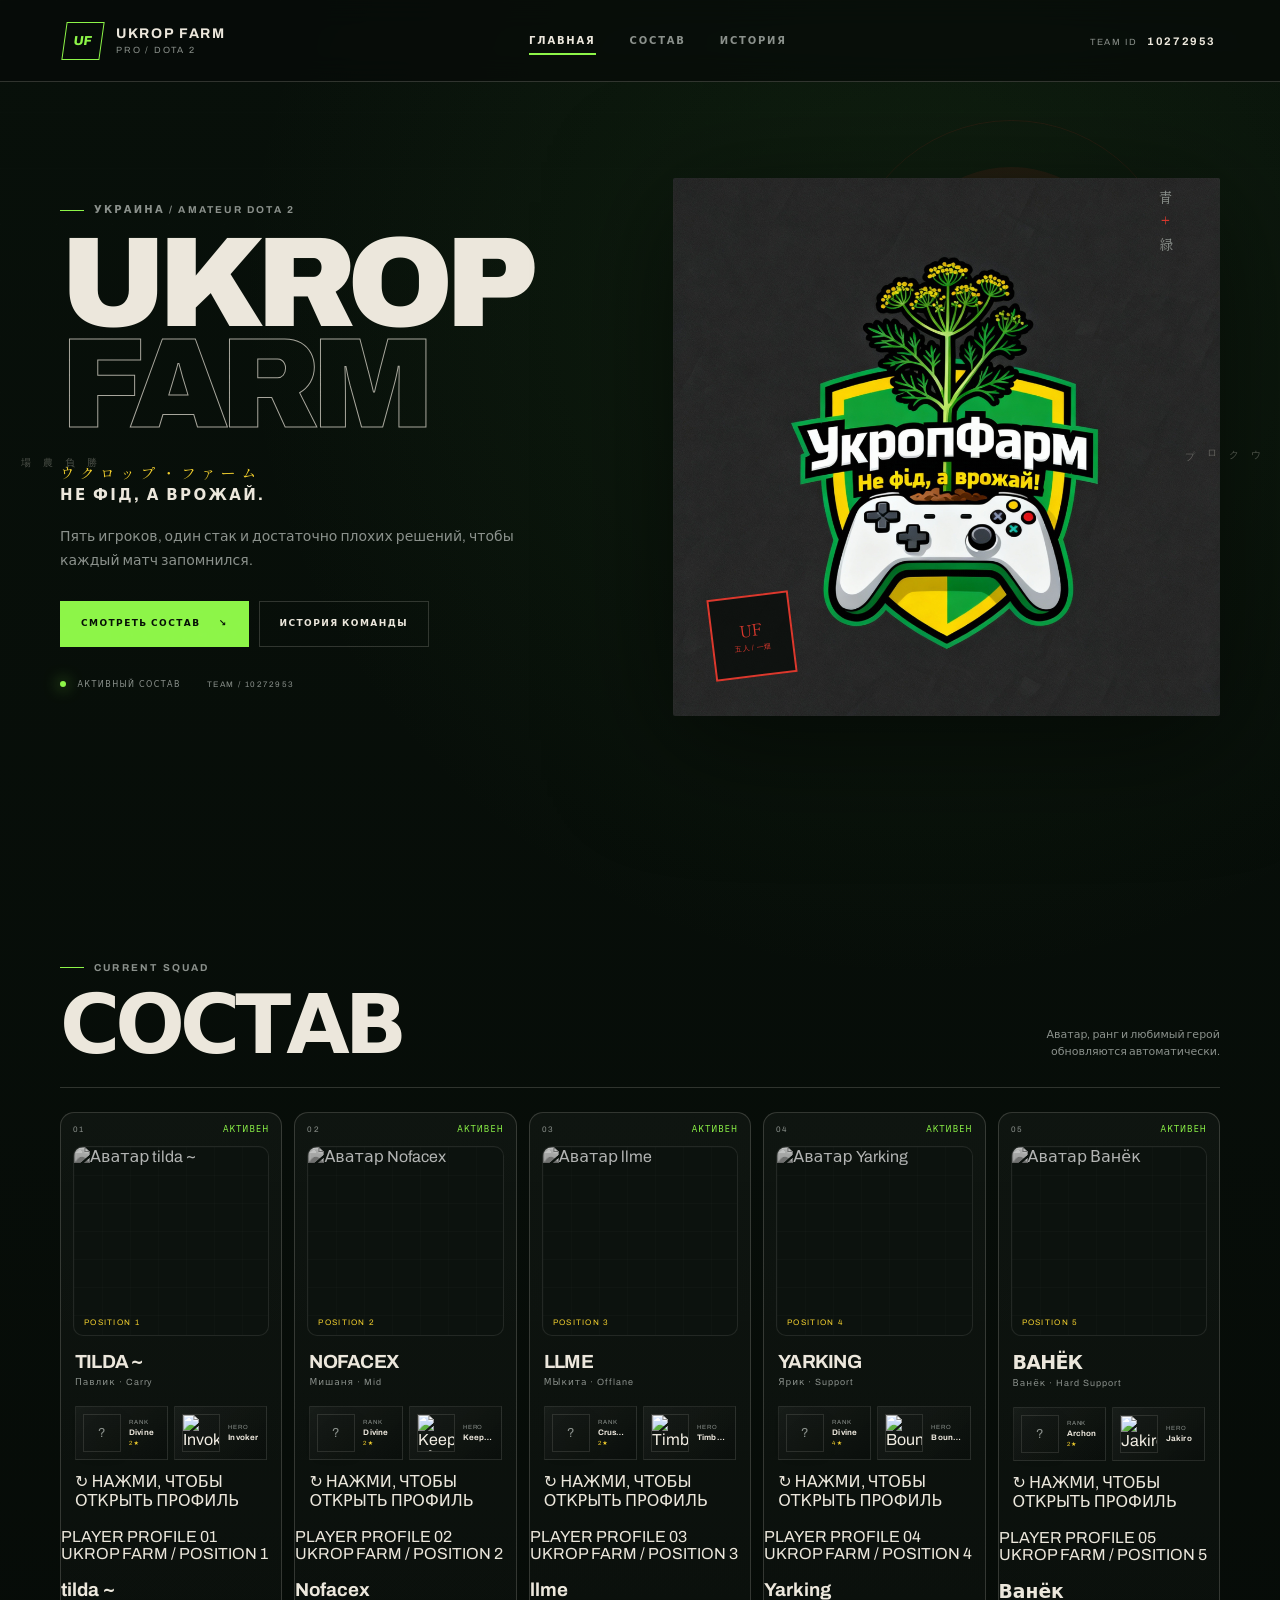
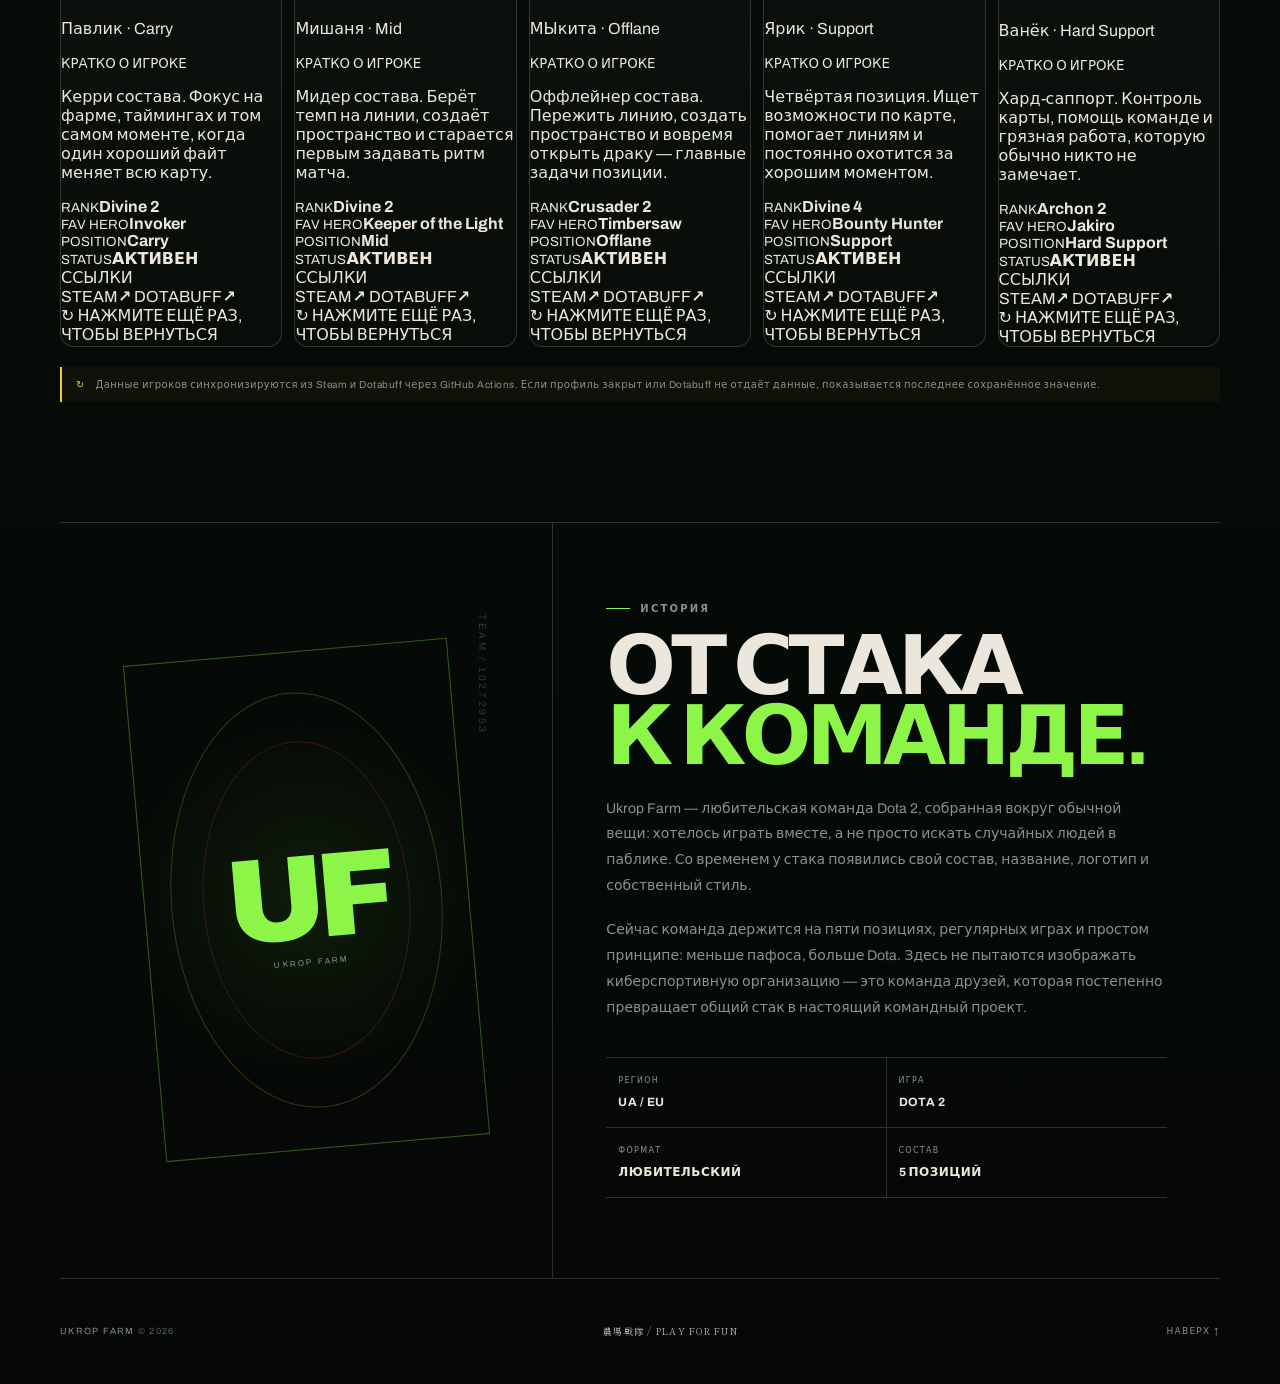
==== index.html @ 49f4829e "add interactive flip player profiles" ====
<!doctype html>
<html lang="ru">
<head>
  <meta charset="utf-8">
  <meta name="viewport" content="width=device-width, initial-scale=1">
  <meta name="theme-color" content="#07100a">
  <meta name="description" content="Ukrop Farm — любительская команда Dota 2.">
  <title>UKROP FARM — Dota 2</title>
  <link rel="stylesheet" href="style.css">
</head>
<body>
  <div class="grain" aria-hidden="true"></div>
  <div class="sun-disc" aria-hidden="true"></div>
  <div class="kanji-rail kanji-left" aria-hidden="true">勝<br>負<br>農<br>場</div>
  <div class="kanji-rail kanji-right" aria-hidden="true">ウ<br>ク<br>ロ<br>プ</div>

  <header class="site-header">
    <a class="brand" href="#top" aria-label="Ukrop Farm home">
      <span class="brand-mark">UF</span>
      <span><strong>UKROP FARM</strong><em>PRO / DOTA 2</em></span>
    </a>
    <nav class="nav" aria-label="Основная навигация">
      <a class="nav-link active" href="#top" data-section="top">ГЛАВНАЯ</a>
      <a class="nav-link" href="#roster" data-section="roster">СОСТАВ</a>
      <a class="nav-link" href="#about" data-section="about">ИСТОРИЯ</a>
    </nav>
    <div class="team-id">TEAM ID <b>10272953</b></div>
  </header>

  <main id="top">
    <section class="hero section-shell" data-observe="top">
      <div class="hero-copy">
        <p class="eyebrow"><span></span> УКРАИНА / AMATEUR DOTA 2</p>
        <h1>UKROP<br><span>FARM</span></h1>
        <p class="jp-line">ウクロップ・ファーム</p>
        <p class="tagline">НЕ ФІД, А ВРОЖАЙ.</p>
        <p class="lead">Пять игроков, один стак и достаточно плохих решений, чтобы каждый матч запомнился.</p>
        <div class="hero-actions">
          <a class="button button-primary" href="#roster">СМОТРЕТЬ СОСТАВ <span>↘</span></a>
          <a class="button button-ghost" href="#about">ИСТОРИЯ КОМАНДЫ</a>
        </div>
        <div class="hero-meta">
          <span><i class="dot"></i> АКТИВНЫЙ СОСТАВ</span>
          <span>TEAM / 10272953</span>
        </div>
      </div>

      <div class="hero-emblem">
        <div class="emblem-frame"></div>
        <div class="emblem-caption">青 <span>+</span> 緑</div>
        <img src="assets/ukrop-farm-logo.jpg" alt="Логотип Ukrop Farm">
        <div class="stamp">UF<br><small>五人 / 一畑</small></div>
      </div>
    </section>

    <section id="roster" class="roster section-shell" data-observe="roster">
      <div class="section-heading">
        <div>
          <p class="eyebrow"><span></span> CURRENT SQUAD</p>
          <h2>СОСТАВ</h2>
        </div>
        <p class="section-note">Аватар, ранг и любимый герой<br>обновляются автоматически.</p>
      </div>
      <div id="roster-grid" class="roster-grid" aria-live="polite">
        <div class="roster-loading">ЗАГРУЗКА ПРОФИЛЕЙ…</div>
      </div>
      <div class="roster-editor-note">
        <span>↻</span>
        Данные игроков синхронизируются из Steam и Dotabuff через GitHub Actions.
        Если профиль закрыт или Dotabuff не отдаёт данные, показывается последнее сохранённое значение.
      </div>
    </section>

    <section id="about" class="about section-shell" data-observe="about">
      <div class="about-art" aria-hidden="true">
        <div class="team-seal"><span>UF</span><small>UKROP FARM</small></div>
        <div class="vertical-word">TEAM / 10272953</div>
      </div>
      <div class="about-copy">
        <p class="eyebrow"><span></span> ИСТОРИЯ</p>
        <h2>ОТ СТАКА<br><span>К КОМАНДЕ.</span></h2>
        <p>
          Ukrop Farm — любительская команда Dota 2, собранная вокруг обычной вещи:
          хотелось играть вместе, а не просто искать случайных людей в паблике.
          Со временем у стака появились свой состав, название, логотип и собственный стиль.
        </p>
        <p>
          Сейчас команда держится на пяти позициях, регулярных играх и простом принципе:
          меньше пафоса, больше Dota. Здесь не пытаются изображать киберспортивную организацию —
          это команда друзей, которая постепенно превращает общий стак в настоящий командный проект.
        </p>
        <div class="facts">
          <div><small>РЕГИОН</small><strong>UA / EU</strong></div>
          <div><small>ИГРА</small><strong>DOTA 2</strong></div>
          <div><small>ФОРМАТ</small><strong>ЛЮБИТЕЛЬСКИЙ</strong></div>
          <div><small>СОСТАВ</small><strong>5 ПОЗИЦИЙ</strong></div>
        </div>
      </div>
    </section>
  </main>

  <footer class="site-footer section-shell">
    <div>UKROP FARM <span>© 2026</span></div>
    <div class="footer-jp">農場戦隊 / PLAY FOR FUN</div>
    <a href="#top">НАВЕРХ ↑</a>
  </footer>

  <script src="roster.js"></script>
  <script>
    const grid = document.getElementById('roster-grid');
    const roleNames = ['ПОЗИЦИЯ 1', 'ПОЗИЦИЯ 2', 'ПОЗИЦИЯ 3', 'ПОЗИЦИЯ 4', 'ПОЗИЦИЯ 5'];

    const escapeHtml = value => String(value ?? '').replace(/[&<>"']/g, ch => ({
      '&':'&amp;','<':'&lt;','>':'&gt;','"':'&quot;',"'":'&#039;'
    }[ch]));

    const HERO_SLUGS = {
      'Invoker': 'invoker',
      'Keeper of the Light': 'keeper_of_the_light',
      'Timbersaw': 'shredder',
      'Bounty Hunter': 'bounty_hunter',
      'Jakiro': 'jakiro'
    };

    const RANK_TIERS = {
      Herald: 1,
      Guardian: 2,
      Crusader: 3,
      Archon: 4,
      Legend: 5,
      Ancient: 6,
      Divine: 7,
      Immortal: 8
    };

    const PLAYER_BIOS = {
      'tilda ~': 'Керри состава. Фокус на фарме, таймингах и том самом моменте, когда один хороший файт меняет всю карту.',
      'Nofacex': 'Мидер состава. Берёт темп на линии, создаёт пространство и старается первым задавать ритм матча.',
      'llme': 'Оффлейнер состава. Пережить линию, создать пространство и вовремя открыть драку — главные задачи позиции.',
      'Yarking': 'Четвёртая позиция. Ищет возможности по карте, помогает линиям и постоянно охотится за хорошим моментом.',
      'Ванёк': 'Хард-саппорт. Контроль карты, помощь команде и грязная работа, которую обычно никто не замечает.'
    };

    function rankMeta(rank) {
      const value = String(rank || '').trim();
      const tierName = Object.keys(RANK_TIERS).find(name => value.toLowerCase().startsWith(name.toLowerCase()));
      return {
        name: tierName || value || 'Нет данных',
        tier: tierName ? RANK_TIERS[tierName] : null,
        stars: (value.match(/\d+/) || [])[0] || ''
      };
    }

    function heroSlug(hero) {
      const value = String(hero || '').trim();
      if (HERO_SLUGS[value]) return HERO_SLUGS[value];
      return value
        .toLowerCase()
        .replace(/['’]/g, '')
        .replace(/[^a-z0-9]+/g, '_')
        .replace(/^_|_$/g, '');
    }

    function cardTemplate(player, index) {
      const ready = player.steam && !player.steam.includes('CHANGE_ME');
      const photo = player.avatar || player.photo || 'assets/player-placeholder.svg';
      const rank = rankMeta(player.rank);
      const hero = player.favoriteHero || '';
      const bio = PLAYER_BIOS[player.nick] || 'Игрок основного состава Ukrop Farm.';
      const heroImage = hero
        ? 'https://cdn.cloudflare.steamstatic.com/apps/dota2/images/dota_react/heroes/icons/' + heroSlug(hero) + '.png'
        : '';
      const medal = rank.tier
        ? '<img class="rank-medal" src="https://www.opendota.com/assets/images/dota2/rank_icons/rank_icon_' + rank.tier + '.png" alt="" loading="lazy" onerror="this.replaceWith(Object.assign(document.createElement(\'span\'), { className: \'rank-medal-fallback\', textContent: \'?\' }))">'
        : '<span class="rank-medal-fallback">?</span>';

      const steamButton = ready
        ? '<a class="profile-button" href="' + escapeHtml(player.steam) + '" target="_blank" rel="noopener noreferrer"><span>STEAM</span><b>↗</b></a>'
        : '';
      const dotabuffButton = player.dotabuff
        ? '<a class="profile-button" href="' + escapeHtml(player.dotabuff) + '" target="_blank" rel="noopener noreferrer"><span>DOTABUFF</span><b>↗</b></a>'
        : '';

      return `
        <article class="player-card" tabindex="0" role="button" aria-label="Открыть профиль ${escapeHtml(player.nick || '')}" aria-pressed="false">
          <div class="player-card-inner">
            <div class="player-card-face player-card-front">
              <div class="player-topline"><span>0${index + 1}</span><span>${player.active === false ? 'ЗАПАС' : 'АКТИВЕН'}</span></div>
              <div class="player-photo-wrap">
                <div class="player-grid"></div>
                <img class="player-photo" src="${escapeHtml(photo)}" alt="Аватар ${escapeHtml(player.nick)}" loading="lazy">
                <div class="player-role">${escapeHtml(player.role || roleNames[index] || 'ИГРОК')}</div>
              </div>
              <div class="player-info">
                <h3>${escapeHtml(player.nick || 'PLAYER ' + String(index + 1).padStart(2, '0'))}</h3>
                <p>${escapeHtml(player.name || 'Игрок')} · ${escapeHtml(player.roleRu || '')}</p>
                <div class="player-meta-row">
                  <div class="rank-hero-block">
                    <div class="rank-visual" title="${escapeHtml(player.rank || 'Нет данных')}">
                      ${medal}
                      <div class="rank-copy">
                        <small>RANK</small>
                        <strong>${escapeHtml(rank.name)}</strong>
                        ${rank.stars ? '<span class="rank-stars">' + escapeHtml(rank.stars) + ' ★</span>' : ''}
                      </div>
                    </div>
                    <div class="hero-visual" title="${escapeHtml(hero || 'Нет данных')}">
                      ${heroImage
                        ? '<img class="hero-icon" src="' + escapeHtml(heroImage) + '" alt="' + escapeHtml(hero) + '" loading="lazy">'
                        : '<span class="hero-icon-fallback">?</span>'}
                      <div class="hero-copy">
                        <small>HERO</small>
                        <strong>${escapeHtml(hero || 'Нет данных')}</strong>
                      </div>
                    </div>
                  </div>
                </div>
                <div class="flip-hint"><span>↻</span> НАЖМИ, ЧТОБЫ ОТКРЫТЬ ПРОФИЛЬ</div>
              </div>
            </div>

            <div class="player-card-face player-card-back">
              <div class="back-topline">
                <span>PLAYER PROFILE</span>
                <span>0${index + 1}</span>
              </div>
              <div class="back-heading">
                <span class="back-kicker">UKROP FARM / ${escapeHtml(player.role || '')}</span>
                <h3>${escapeHtml(player.nick || 'PLAYER ' + String(index + 1).padStart(2, '0'))}</h3>
                <p>${escapeHtml(player.name || 'Игрок')} · ${escapeHtml(player.roleRu || '')}</p>
              </div>
              <div class="bio-block">
                <small>КРАТКО О ИГРОКЕ</small>
                <p>${escapeHtml(bio)}</p>
              </div>
              <div class="back-facts">
                <div><small>RANK</small><strong>${escapeHtml(player.rank || '—')}</strong></div>
                <div><small>FAV HERO</small><strong>${escapeHtml(hero || '—')}</strong></div>
                <div><small>POSITION</small><strong>${escapeHtml(player.roleRu || player.role || '—')}</strong></div>
                <div><small>STATUS</small><strong>${player.active === false ? 'ЗАПАС' : 'АКТИВЕН'}</strong></div>
              </div>
              <div class="social-title">ССЫЛКИ</div>
              <div class="profile-buttons">
                ${steamButton}
                ${dotabuffButton}
              </div>
              <div class="flip-back-hint">↻ НАЖМИТЕ ЕЩЁ РАЗ, ЧТОБЫ ВЕРНУТЬСЯ</div>
            </div>
          </div>
        </article>`;
    }
    async function loadRoster() {
      try {
        const response = await fetch('players.json?v=' + Date.now(), { cache: 'no-store' });
        if (!response.ok) throw new Error('players.json: ' + response.status);
        const data = await response.json();
        const players = data.players || [];
        grid.innerHTML = players.map(cardTemplate).join('');
      } catch (error) {
        console.error(error);
        grid.innerHTML = roster.map(cardTemplate).join('');
      }
    }

    loadRoster();

    grid.addEventListener('click', event => {
      if (event.target.closest('a, button')) return;
      const card = event.target.closest('.player-card');
      if (!card) return;
      const wasOpen = card.classList.contains('is-open');
      document.querySelectorAll('.player-card.is-open').forEach(openCard => {
        openCard.classList.remove('is-open');
        openCard.setAttribute('aria-pressed', 'false');
      });
      if (!wasOpen) {
        card.classList.add('is-open');
        card.setAttribute('aria-pressed', 'true');
      }
    });

    grid.addEventListener('keydown', event => {
      const card = event.target.closest('.player-card');
      if (!card || (event.key !== 'Enter' && event.key !== ' ')) return;
      event.preventDefault();
      card.click();
    });

    const links = [...document.querySelectorAll('.nav-link')];
    const sections = [...document.querySelectorAll('[data-observe]')];

    function setActive(id) {
      links.forEach(link => link.classList.toggle('active', link.dataset.section === id));
    }

    const observer = new IntersectionObserver(entries => {
      const visible = entries.filter(entry => entry.isIntersecting).sort((a,b) => b.intersectionRatio - a.intersectionRatio)[0];
      if (visible) setActive(visible.target.dataset.observe);
    }, { rootMargin: '-30% 0px -55% 0px', threshold: [0.1, 0.25, 0.5] });

    sections.forEach(section => observer.observe(section));
    window.addEventListener('hashchange', () => {
      const id = location.hash.replace('#','') || 'top';
      setActive(id);
    });
  </script>
</body>
</html>
---- style.css ----
@import url('https://fonts.googleapis.com/css2?family=Archivo:wght@400;500;600;700;800;900&family=Shippori+Mincho:wght@500;600;700&display=swap');

:root {
  --bg: #070b08;
  --panel: #0c120e;
  --paper: #ece7dc;
  --muted: #8b918c;
  --line: rgba(236,231,220,.18);
  --green: #8df548;
  --green-2: #36a83b;
  --yellow: #f2cf2e;
  --red: #db382d;
  --ink: #101410;
}

* { box-sizing: border-box; }
html { scroll-behavior: smooth; }
body {
  margin: 0;
  background:
    radial-gradient(circle at 72% 10%, rgba(68, 137, 54, .14), transparent 24%),
    linear-gradient(180deg, #08100a 0%, #050806 100%);
  color: var(--paper);
  font-family: 'Archivo', system-ui, sans-serif;
  overflow-x: hidden;
}

a { color: inherit; text-decoration: none; }

body::before {
  content: '';
  position: fixed;
  inset: 0;
  pointer-events: none;
  opacity: .42;
  background-image:
    linear-gradient(rgba(255,255,255,.025) 1px, transparent 1px),
    linear-gradient(90deg, rgba(255,255,255,.018) 1px, transparent 1px);
  background-size: 56px 56px;
  mask-image: linear-gradient(to bottom, black, transparent 80%);
  z-index: -2;
}

.grain {
  position: fixed;
  inset: 0;
  pointer-events: none;
  opacity: .08;
  z-index: 20;
  background-image: url("data:image/svg+xml,%3Csvg viewBox='0 0 180 180' xmlns='http://www.w3.org/2000/svg'%3E%3Cfilter id='n'%3E%3CfeTurbulence type='fractalNoise' baseFrequency='.9' numOctaves='4' stitchTiles='stitch'/%3E%3C/filter%3E%3Crect width='100%25' height='100%25' filter='url(%23n)' opacity='.28'/%3E%3C/svg%3E");
  mix-blend-mode: soft-light;
}

.sun-disc {
  position: absolute;
  top: 120px;
  right: 8vw;
  width: min(26vw, 360px);
  aspect-ratio: 1;
  border: 1px solid rgba(219,56,45,.65);
  border-radius: 50%;
  opacity: .16;
}
.sun-disc::after {
  content: '';
  position: absolute;
  inset: 14%;
  border-radius: inherit;
  background: var(--red);
  opacity: .65;
}

.kanji-rail {
  position: fixed;
  top: 50%;
  transform: translateY(-50%);
  writing-mode: vertical-rl;
  letter-spacing: .28em;
  font-size: 10px;
  line-height: 2.2;
  color: rgba(236,231,220,.30);
  z-index: 3;
}
.kanji-left { left: 14px; }
.kanji-right { right: 14px; }

.site-header {
  height: 82px;
  padding: 0 5vw;
  display: flex;
  align-items: center;
  justify-content: space-between;
  border-bottom: 1px solid var(--line);
  position: sticky;
  top: 0;
  z-index: 15;
  backdrop-filter: blur(14px);
  background: rgba(7,11,8,.76);
}
.brand { display: flex; align-items: center; gap: 14px; }
.brand-mark {
  width: 38px; height: 38px;
  display: grid; place-items: center;
  border: 1px solid var(--green);
  color: var(--green);
  font-size: 13px; font-weight: 800;
  transform: skew(-8deg);
}
.brand strong { display: block; font-size: 14px; letter-spacing: .12em; }
.brand em { display: block; margin-top: 4px; font-style: normal; font-size: 9px; color: var(--muted); letter-spacing: .2em; }
.nav { display: flex; gap: 34px; font-size: 10px; font-weight: 700; letter-spacing: .18em; color: var(--muted); }
.nav a { position: relative; padding: 8px 0; }
.nav a:hover, .nav a.active { color: var(--paper); }
.nav a.active::after { content: ''; position: absolute; left: 0; right: 0; bottom: -1px; height: 2px; background: var(--green); }
.team-id { font-size: 9px; letter-spacing: .18em; color: var(--muted); }
.team-id b { color: var(--paper); font-size: 11px; margin-left: 6px; }

.section-shell { width: min(1160px, calc(100% - 80px)); margin: 0 auto; }
.hero { min-height: 760px; display: grid; grid-template-columns: 1.04fr .96fr; gap: 20px; align-items: center; padding: 70px 0 100px; }
.eyebrow { color: var(--muted); letter-spacing: .22em; font-size: 10px; font-weight: 700; display: flex; align-items: center; gap: 10px; margin: 0 0 18px; }
.eyebrow span { width: 24px; height: 1px; background: var(--green); display: inline-block; }
h1 { font-size: clamp(70px, 10vw, 132px); line-height: .79; letter-spacing: -.07em; margin: 0; font-weight: 900; }
h1 span { color: transparent; -webkit-text-stroke: 1px rgba(236,231,220,.7); }
.jp-line { font-family: 'Shippori Mincho', serif; font-size: 15px; letter-spacing: .34em; color: var(--yellow); margin: 30px 0 8px; }
.tagline { margin: 0; font-size: 15px; letter-spacing: .16em; font-weight: 800; }
.lead { width: min(470px, 100%); color: var(--muted); line-height: 1.7; font-size: 14px; margin: 22px 0 28px; }
.hero-actions { display: flex; gap: 10px; flex-wrap: wrap; }
.button { min-height: 46px; padding: 0 20px; display: inline-flex; align-items: center; justify-content: center; gap: 18px; border: 1px solid var(--line); font-size: 9px; font-weight: 800; letter-spacing: .16em; transition: .25s ease; }
.button-primary { color: #061006; background: var(--green); border-color: var(--green); }
.button-primary:hover { transform: translateY(-2px); box-shadow: 0 10px 30px rgba(141,245,72,.16); }
.button-ghost:hover { border-color: var(--green); color: var(--green); }
.hero-meta { display: flex; gap: 26px; margin-top: 34px; color: var(--muted); font-size: 8px; letter-spacing: .18em; }
.dot { width: 6px; height: 6px; background: var(--green); border-radius: 50%; display: inline-block; margin-right: 8px; box-shadow: 0 0 16px var(--green); }

.hero-emblem { position: relative; min-height: 560px; display: grid; place-items: center; isolation: isolate; }
.hero-emblem img {
  width: min(560px, 100%);
  max-height: 590px;
  object-fit: contain;
  display: block;
  mix-blend-mode: normal;
  filter: drop-shadow(0 24px 60px rgba(0,0,0,.55));
  border-radius: 2px;
}
.emblem-frame { position: absolute; inset: 8% 9%; border: 1px solid rgba(236,231,220,.12); transform: rotate(-2deg); }
.emblem-frame::before, .emblem-frame::after { content: ''; position: absolute; width: 36px; height: 36px; border-color: var(--yellow); }
.emblem-frame::before { top: -1px; left: -1px; border-top: 2px solid; border-left: 2px solid; }
.emblem-frame::after { bottom: -1px; right: -1px; border-bottom: 2px solid; border-right: 2px solid; }
.emblem-caption { position: absolute; top: 4%; right: 8%; font-family: 'Shippori Mincho',serif; color: var(--muted); font-size: 14px; letter-spacing: .32em; writing-mode: vertical-rl; z-index: 2; }
.emblem-caption span { color: var(--red); }
.stamp { position: absolute; bottom: 9%; left: 7%; width: 82px; aspect-ratio: 1; display: grid; place-items: center; align-content: center; line-height: 1; color: var(--red); border: 2px solid var(--red); font-family: 'Shippori Mincho',serif; transform: rotate(-7deg); background: rgba(7,11,8,.75); }
.stamp small { font-family: 'Archivo',sans-serif; font-size: 7px; letter-spacing: .1em; margin-top: 7px; }

.roster { padding: 120px 0; }
.section-heading { display: flex; justify-content: space-between; align-items: end; gap: 30px; padding-bottom: 26px; border-bottom: 1px solid var(--line); }
h2 { margin: 0; font-size: clamp(42px, 7vw, 82px); letter-spacing: -.06em; line-height: .85; }
.section-note { color: var(--muted); font-size: 11px; line-height: 1.6; text-align: right; margin: 0; }
.roster-grid { display: grid; grid-template-columns: repeat(5, 1fr); gap: 12px; margin-top: 24px; }
.player-card { border-radius: 14px; background: linear-gradient(180deg, rgba(255,255,255,.035), rgba(255,255,255,.012)); border: 1px solid var(--line); min-height: 420px; position: relative; transition: .25s ease; overflow: hidden; }
.player-card:hover { transform: translateY(-5px); border-color: rgba(141,245,72,.48); }
.player-topline { display: flex; justify-content: space-between; padding: 12px 12px 0; color: var(--muted); font-size: 8px; letter-spacing: .14em; }
.player-topline span:last-child { color: var(--green); }
.player-photo-wrap { margin: 12px; height: 190px; border-radius: 10px; overflow: hidden; position: relative; border: 1px solid rgba(236,231,220,.1); background: #0c120e; }
.player-grid { position: absolute; inset: 0; background-image: linear-gradient(rgba(255,255,255,.05) 1px, transparent 1px), linear-gradient(90deg, rgba(255,255,255,.04) 1px, transparent 1px); background-size: 28px 28px; opacity: .4; }
.player-photo { width: 100%; height: 100%; object-fit: cover; opacity: .74; filter: grayscale(1) contrast(1.06); }
.player-role { position: absolute; left: 10px; bottom: 8px; font-size: 8px; letter-spacing: .16em; color: var(--yellow); }
.player-info { padding: 3px 14px 18px; }
.player-info h3 { margin: 0; font-size: 19px; letter-spacing: -.04em; text-transform: uppercase; }
.player-info p { color: var(--muted); font-size: 9px; letter-spacing: .11em; margin: 5px 0 18px; min-height: 13px; }
.steam-link { display: inline-flex; align-items: center; justify-content: center; height: 32px; width: 100%; border: 1px solid var(--line); font-size: 8px; letter-spacing: .13em; color: var(--paper); }
.steam-link:hover { color: var(--green); border-color: var(--green); }
.steam-link.disabled { color: #606761; cursor: not-allowed; }
.roster-editor-note { margin-top: 20px; padding: 12px 14px; border-left: 2px solid var(--yellow); background: rgba(242,207,46,.035); color: var(--muted); font-size: 10px; letter-spacing: .05em; }
.roster-editor-note span { color: var(--yellow); margin-right: 8px; }
code { color: var(--paper); }

.about { display: grid; grid-template-columns: .85fr 1.15fr; min-height: 520px; border-top: 1px solid var(--line); border-bottom: 1px solid var(--line); }
.about-art { min-height: 520px; position: relative; border-right: 1px solid var(--line); overflow: hidden; }
.torii { position: absolute; inset: 16% 18%; border-left: 2px solid var(--red); border-right: 2px solid var(--red); }
.torii::before { content: ''; position: absolute; top: 0; left: -12%; right: -12%; height: 13px; border-top: 4px solid var(--red); border-bottom: 2px solid var(--red); }
.torii::after { content: ''; position: absolute; top: 30%; left: 17%; right: 17%; height: 8px; background: var(--yellow); box-shadow: 0 0 0 2px rgba(0,0,0,.35); }
.torii span { position: absolute; top: 30%; left: 48%; width: 2px; bottom: -16%; background: var(--red); }
.torii i { position: absolute; bottom: -16%; left: 26%; width: 2px; height: 86%; background: var(--red); }
.torii b { position: absolute; bottom: -16%; right: 26%; width: 2px; height: 86%; background: var(--red); }
.vertical-word { position: absolute; right: 13%; top: 12%; color: rgba(236,231,220,.20); writing-mode: vertical-rl; letter-spacing: .26em; font-size: 10px; }
.about-copy { padding: 80px 8%; }
.about-copy h2 span { color: var(--green); }
.about-copy > p:not(.eyebrow) { color: var(--muted); max-width: 640px; line-height: 1.85; margin: 24px 0 36px; font-size: 14px; }
.facts { display: grid; grid-template-columns: repeat(2,1fr); border-top: 1px solid var(--line); }
.facts div { padding: 18px 12px; border-bottom: 1px solid var(--line); }
.facts div:nth-child(odd) { border-right: 1px solid var(--line); }
.facts small { display: block; color: var(--muted); font-size: 8px; letter-spacing: .16em; margin-bottom: 7px; }
.facts strong { font-size: 12px; letter-spacing: .04em; }

.site-footer { min-height: 105px; display: flex; justify-content: space-between; align-items: center; color: var(--muted); font-size: 9px; letter-spacing: .14em; }
.site-footer span { color: #5c645e; }
.footer-jp { font-family: 'Shippori Mincho', serif; color: var(--paper); opacity: .8; }
.site-footer a:hover { color: var(--green); }

@media (max-width: 1050px) {
  .roster-grid { grid-template-columns: repeat(3, 1fr); }
  .hero { grid-template-columns: 1fr .9fr; }
}
@media (max-width: 760px) {
  .section-shell { width: min(100% - 36px, 620px); }
  .site-header { padding: 0 18px; height: 72px; }
  .nav { gap: 16px; }
  .team-id { display: none; }
  .kanji-rail { display: none; }
  .hero { display: block; padding: 65px 0 75px; min-height: auto; }
  .hero-emblem { margin-top: 45px; min-height: auto; }
  .hero-emblem img { width: 92%; }
  .emblem-frame { inset: 5% 4%; }
  .roster { padding: 80px 0; }
  .section-heading { align-items: flex-start; flex-direction: column; }
  .section-note { text-align: left; }
  .roster-grid { grid-template-columns: repeat(2, 1fr); }
  .about { display: block; }
  .about-art { min-height: 320px; border-right: 0; border-bottom: 1px solid var(--line); }
  .about-copy { padding: 58px 0; }
  .site-footer { min-height: 140px; flex-wrap: wrap; gap: 16px; padding: 24px 0; }
}
@media (max-width: 460px) {
  h1 { font-size: 62px; }
  .roster-grid { grid-template-columns: 1fr; }
  .player-card { min-height: 390px; }
  .facts { grid-template-columns: 1fr; }
  .facts div:nth-child(odd) { border-right: 0; }
}

/* v2: live roster cards + team history */
.roster-loading { grid-column: 1 / -1; padding: 40px; border: 1px dashed var(--line); color: var(--muted); font-size: 10px; letter-spacing: .18em; text-align: center; }
.player-stats { display: grid; grid-template-columns: 1fr 1fr; gap: 6px; margin: -2px 0 12px; }
.player-stats div { min-width: 0; padding: 9px 8px; border: 1px solid rgba(236,231,220,.10); background: rgba(0,0,0,.16); }
.player-stats small { display: block; color: var(--muted); font-size: 7px; letter-spacing: .12em; margin-bottom: 5px; }
.player-stats strong { display: block; overflow: hidden; text-overflow: ellipsis; white-space: nowrap; color: var(--paper); font-size: 10px; letter-spacing: .02em; }
.team-seal { position: absolute; inset: 17% 17%; display: grid; place-items: center; align-content: center; border: 1px solid rgba(141,245,72,.35); transform: rotate(-5deg); background: radial-gradient(circle, rgba(141,245,72,.08), transparent 65%); }
.team-seal::before, .team-seal::after { content: ''; position: absolute; inset: 8%; border: 1px solid rgba(242,207,46,.22); border-radius: 50%; }
.team-seal::after { inset: 18%; border-color: rgba(219,56,45,.24); }
.team-seal span { color: var(--green); font-size: clamp(70px, 10vw, 120px); font-weight: 900; letter-spacing: -.08em; z-index: 1; }
.team-seal small { color: var(--muted); font-size: 8px; letter-spacing: .28em; z-index: 1; margin-top: -5px; }
.about-copy > p:not(.eyebrow) + p:not(.eyebrow) { margin-top: -18px; }
@media (max-width: 1050px) { .player-stats { grid-template-columns: 1fr; } }


/* v3: Dota 2 medal + hero visual metadata */
.player-meta-row { margin: -2px 0 12px; }
.rank-hero-block { display: grid; grid-template-columns: 1fr 1fr; gap: 6px; }
.rank-visual, .hero-visual {
  min-width: 0;
  height: 54px;
  display: flex;
  align-items: center;
  gap: 8px;
  padding: 6px 7px;
  border: 1px solid rgba(236,231,220,.10);
  background: linear-gradient(135deg, rgba(255,255,255,.045), rgba(0,0,0,.18));
}
.rank-medal, .rank-medal-fallback {
  width: 38px;
  height: 38px;
  flex: 0 0 38px;
  object-fit: contain;
  filter: drop-shadow(0 3px 7px rgba(0,0,0,.5));
}
.rank-medal-fallback, .hero-icon-fallback {
  display: grid;
  place-items: center;
  border: 1px solid rgba(236,231,220,.12);
  color: var(--muted);
  font-size: 13px;
}
.rank-copy, .hero-copy { min-width: 0; line-height: 1; }
.rank-copy small, .hero-copy small {
  display: block;
  margin-bottom: 4px;
  color: var(--muted);
  font-size: 6px;
  letter-spacing: .16em;
}
.rank-copy strong, .hero-copy strong {
  display: block;
  min-width: 0;
  overflow: hidden;
  text-overflow: ellipsis;
  white-space: nowrap;
  color: var(--paper);
  font-size: 8px;
  letter-spacing: .02em;
}
.rank-stars {
  display: block;
  margin-top: 3px;
  color: var(--yellow);
  font-size: 6px;
  letter-spacing: .04em;
}
.hero-icon, .hero-icon-fallback {
  width: 38px;
  height: 38px;
  flex: 0 0 38px;
  object-fit: cover;
  border: 1px solid rgba(236,231,220,.12);
  filter: saturate(.9) contrast(1.05);
}
.hero-icon { object-position: center; }
@media (max-width: 760px) {
  .rank-hero-block { grid-template-columns: 1fr 1fr; }
}
@media (max-width: 460px) {
  .rank-hero-block { grid-template-columns: 1fr 1fr; }
  .rank-visual, .hero-visual { height: 58px; }
}
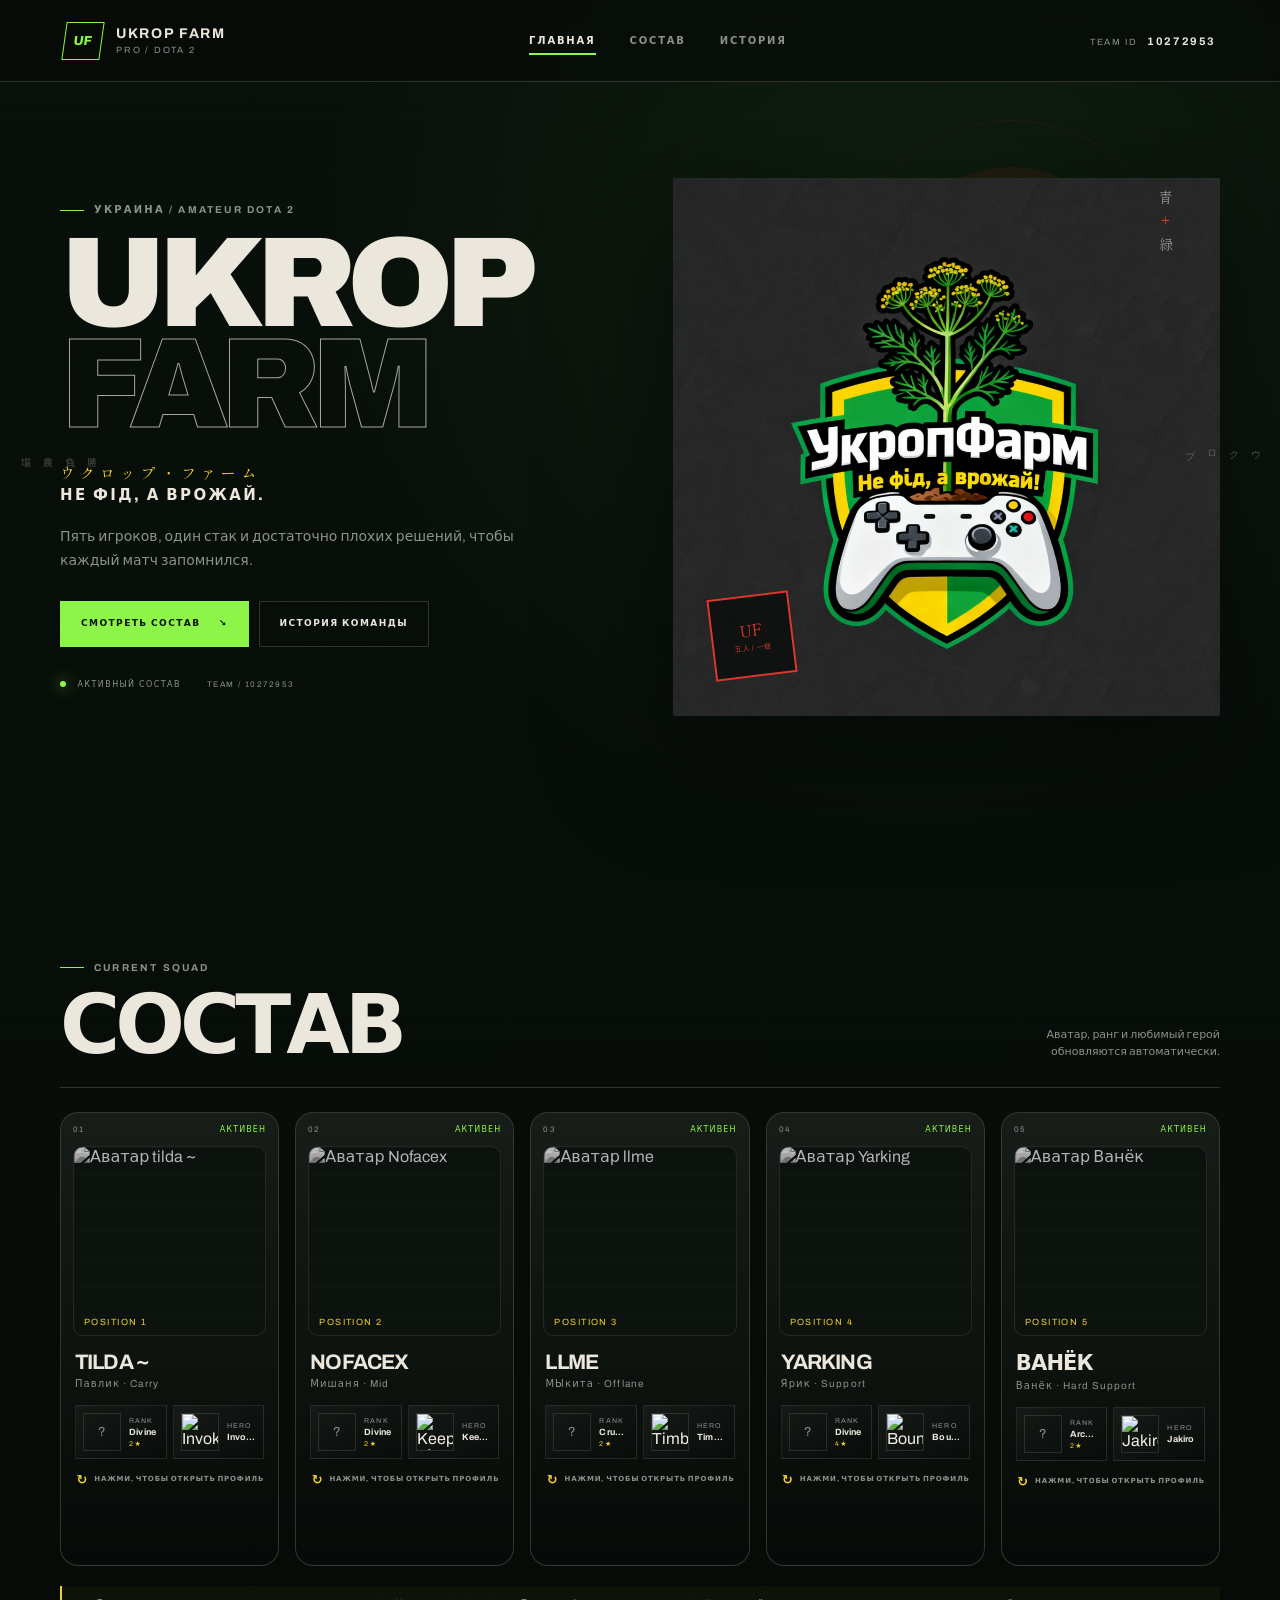
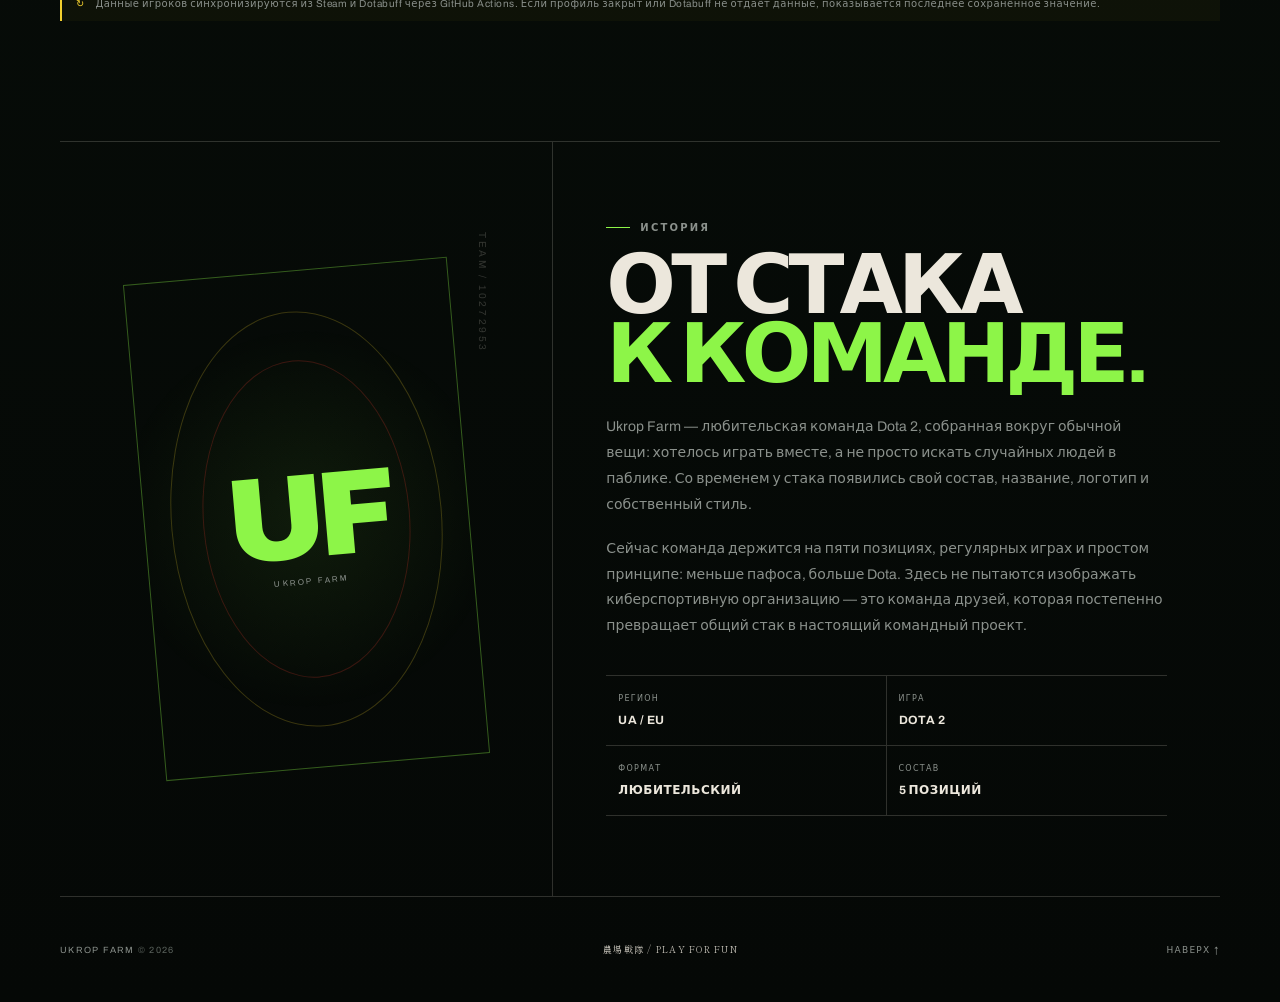
==== commit 461a3fa2: "fix card flip rendering and crisp profile state" ====
--- a/index.html
+++ b/index.html
@@ -264,18 +264,56 @@
 
     loadRoster();
 
+    function resetCard(card) {
+      card.classList.remove('is-open', 'is-static-back', 'is-flipping', 'is-closing');
+      card.setAttribute('aria-pressed', 'false');
+    }
+
+    function openCard(card) {
+      document.querySelectorAll('.player-card.is-open').forEach(other => {
+        if (other !== card) resetCard(other);
+      });
+      card.classList.remove('is-static-back', 'is-closing');
+      card.classList.add('is-open', 'is-flipping');
+      card.setAttribute('aria-pressed', 'true');
+
+      const inner = card.querySelector('.player-card-inner');
+      const finish = event => {
+        if (event.propertyName !== 'transform') return;
+        inner.removeEventListener('transitionend', finish);
+        card.classList.remove('is-flipping');
+        card.classList.add('is-static-back');
+        inner.style.transform = 'none';
+      };
+      inner.addEventListener('transitionend', finish);
+    }
+
+    function closeCard(card) {
+      const inner = card.querySelector('.player-card-inner');
+      card.classList.remove('is-static-back');
+      card.classList.add('is-closing');
+      inner.style.transform = '';
+      requestAnimationFrame(() => {
+        requestAnimationFrame(() => {
+          inner.addEventListener('transitionend', function finish(event) {
+            if (event.propertyName !== 'transform') return;
+            inner.removeEventListener('transitionend', finish);
+            resetCard(card);
+          });
+          inner.style.transform = 'rotateY(0deg)';
+        });
+      });
+    }
+
     grid.addEventListener('click', event => {
       if (event.target.closest('a, button')) return;
       const card = event.target.closest('.player-card');
       if (!card) return;
-      const wasOpen = card.classList.contains('is-open');
-      document.querySelectorAll('.player-card.is-open').forEach(openCard => {
-        openCard.classList.remove('is-open');
-        openCard.setAttribute('aria-pressed', 'false');
-      });
-      if (!wasOpen) {
-        card.classList.add('is-open');
-        card.setAttribute('aria-pressed', 'true');
+
+      if (card.classList.contains('is-static-back')) {
+        closeCard(card);
+      } else if (!card.classList.contains('is-flipping')) {
+        openCard(card);
       }
     });
 
--- a/style.css
+++ b/style.css
@@ -311,3 +311,276 @@
   .rank-hero-block { grid-template-columns: 1fr 1fr; }
   .rank-visual, .hero-visual { height: 58px; }
 }
+
+
+/* v4: interactive player profile cards */
+.player-card {
+  min-height: 452px;
+  cursor: pointer;
+  perspective: 1200px;
+  overflow: visible;
+  border-radius: 18px;
+  transition: transform .34s cubic-bezier(.2,.8,.2,1), box-shadow .34s ease, border-color .25s ease;
+}
+.player-card-inner {
+  position: relative;
+  width: 100%;
+  min-height: 452px;
+  height: 100%;
+  transform-style: preserve-3d;
+  transition: transform .72s cubic-bezier(.22,.8,.2,1);
+}
+.player-card.is-open {
+  z-index: 40;
+  transform: scale(1.08) translateY(-7px);
+  border-color: rgba(141,245,72,.72);
+  box-shadow: 0 28px 70px rgba(0,0,0,.58), 0 0 0 1px rgba(141,245,72,.10);
+}
+.player-card.is-open .player-card-inner {
+  transform: rotateY(180deg);
+}
+.player-card:focus-visible {
+  outline: 2px solid var(--green);
+  outline-offset: 5px;
+}
+.player-card-face {
+  position: absolute;
+  inset: 0;
+  min-height: 452px;
+  border-radius: 18px;
+  overflow: hidden;
+  backface-visibility: hidden;
+  -webkit-backface-visibility: hidden;
+}
+.player-card-front {
+  background: linear-gradient(180deg, rgba(255,255,255,.035), rgba(0,0,0,.16));
+}
+.player-card-back {
+  transform: rotateY(180deg);
+  padding: 20px;
+  display: flex;
+  flex-direction: column;
+  background:
+    radial-gradient(circle at 88% 8%, rgba(141,245,72,.11), transparent 34%),
+    linear-gradient(145deg, #111a13 0%, #090d0a 100%);
+  border: 1px solid rgba(141,245,72,.22);
+}
+.player-card-back::before {
+  content: 'UF';
+  position: absolute;
+  right: -12px;
+  bottom: -30px;
+  font-size: 130px;
+  font-weight: 900;
+  letter-spacing: -.08em;
+  color: rgba(141,245,72,.035);
+  pointer-events: none;
+}
+.back-topline {
+  display: flex;
+  justify-content: space-between;
+  color: var(--muted);
+  font-size: 8px;
+  font-weight: 700;
+  letter-spacing: .18em;
+}
+.back-heading { margin-top: 30px; }
+.back-kicker {
+  display: block;
+  color: var(--yellow);
+  font-size: 8px;
+  font-weight: 700;
+  letter-spacing: .15em;
+  margin-bottom: 9px;
+}
+.back-heading h3 {
+  margin: 0;
+  font-size: clamp(25px, 2vw, 32px);
+  line-height: 1;
+  letter-spacing: -.05em;
+  text-transform: uppercase;
+}
+.back-heading p {
+  margin: 7px 0 0;
+  color: var(--muted);
+  font-size: 11px;
+  letter-spacing: .08em;
+}
+.bio-block {
+  margin-top: 22px;
+  padding-top: 16px;
+  border-top: 1px solid var(--line);
+}
+.bio-block small, .social-title {
+  display: block;
+  color: var(--muted);
+  font-size: 8px;
+  font-weight: 700;
+  letter-spacing: .16em;
+}
+.bio-block p {
+  margin: 9px 0 0;
+  color: var(--paper);
+  font-size: 11px;
+  line-height: 1.6;
+}
+.back-facts {
+  display: grid;
+  grid-template-columns: 1fr 1fr;
+  gap: 6px;
+  margin-top: 17px;
+}
+.back-facts div {
+  min-width: 0;
+  padding: 9px 10px;
+  border: 1px solid rgba(236,231,220,.10);
+  background: rgba(255,255,255,.025);
+}
+.back-facts small {
+  display: block;
+  color: var(--muted);
+  font-size: 7px;
+  letter-spacing: .12em;
+  margin-bottom: 5px;
+}
+.back-facts strong {
+  display: block;
+  overflow: hidden;
+  white-space: nowrap;
+  text-overflow: ellipsis;
+  color: var(--paper);
+  font-size: 10px;
+}
+.social-title { margin-top: 17px; }
+.profile-buttons {
+  display: grid;
+  grid-template-columns: 1fr 1fr;
+  gap: 7px;
+  margin-top: 8px;
+}
+.profile-button {
+  min-height: 34px;
+  padding: 0 10px;
+  display: flex;
+  align-items: center;
+  justify-content: space-between;
+  border: 1px solid var(--line);
+  color: var(--paper);
+  background: rgba(255,255,255,.02);
+  font-size: 8px;
+  font-weight: 800;
+  letter-spacing: .12em;
+  transition: .2s ease;
+}
+.profile-button:hover {
+  color: var(--green);
+  border-color: var(--green);
+  background: rgba(141,245,72,.045);
+}
+.profile-button b { font-size: 13px; font-weight: 400; }
+.flip-hint, .flip-back-hint {
+  color: var(--muted);
+  font-size: 7px;
+  font-weight: 700;
+  letter-spacing: .12em;
+}
+.flip-hint {
+  display: flex;
+  align-items: center;
+  justify-content: flex-end;
+  gap: 6px;
+  margin-top: 13px;
+}
+.flip-hint span {
+  color: var(--yellow);
+  font-size: 13px;
+}
+.flip-back-hint {
+  margin-top: auto;
+  padding-top: 15px;
+  text-align: center;
+  border-top: 1px solid rgba(236,231,220,.08);
+}
+
+.player-info h3 { font-size: 21px; }
+.player-info p { font-size: 10px; margin-bottom: 16px; }
+.player-role { font-size: 9px; }
+.rank-copy small, .hero-copy small { font-size: 7px; }
+.rank-copy strong, .hero-copy strong { font-size: 9px; }
+.rank-stars { font-size: 7px; }
+.roster-grid { gap: 16px; }
+
+@media (max-width: 1050px) {
+  .player-card.is-open { transform: scale(1.045) translateY(-6px); }
+}
+@media (max-width: 760px) {
+  .player-card, .player-card-inner, .player-card-face { min-height: 448px; }
+  .player-card.is-open { transform: scale(1.025) translateY(-4px); }
+  .player-card-back { padding: 18px; }
+  .back-heading { margin-top: 24px; }
+  .bio-block p { font-size: 10.5px; }
+}
+@media (max-width: 460px) {
+  .player-card, .player-card-inner, .player-card-face { min-height: 430px; }
+  .player-card.is-open { transform: scale(1.015) translateY(-3px); }
+  .player-card-back { padding: 17px; }
+  .back-facts { gap: 5px; }
+  .profile-buttons { gap: 6px; }
+}
+@media (prefers-reduced-motion: reduce) {
+  .player-card, .player-card-inner, .profile-button { transition: none; }
+}
+
+
+/* v5: sharper typography on flipped cards */
+.player-card,
+.player-card-inner,
+.player-card-face {
+  -webkit-font-smoothing: antialiased;
+  -moz-osx-font-smoothing: grayscale;
+}
+.player-card-back {
+  font-family: Arial, Helvetica, sans-serif;
+  text-rendering: optimizeLegibility;
+  -webkit-font-smoothing: antialiased;
+  -moz-osx-font-smoothing: grayscale;
+  transform: rotateY(180deg) translateZ(1px);
+}
+.player-card-back .back-topline,
+.player-card-back .back-kicker,
+.player-card-back .social-title,
+.player-card-back .flip-back-hint,
+.player-card-back .bio-block small,
+.player-card-back .back-facts small {
+  font-family: Arial, Helvetica, sans-serif;
+}
+.player-card-back .back-heading h3 {
+  font-family: Arial, Helvetica, sans-serif;
+  font-weight: 800;
+  letter-spacing: -.035em;
+}
+.player-card-back .back-heading p,
+.player-card-back .bio-block p,
+.player-card-back .back-facts strong {
+  font-family: Arial, Helvetica, sans-serif;
+  font-weight: 500;
+  letter-spacing: 0;
+}
+.profile-button {
+  font-family: Arial, Helvetica, sans-serif;
+  -webkit-font-smoothing: antialiased;
+}
+
+/* Keep the zoom subtle enough to avoid an over-scaled raster layer. */
+.player-card.is-open {
+  transform: translateY(-7px) scale(1.035);
+}
+@media (max-width: 1050px) {
+  .player-card.is-open { transform: translateY(-6px) scale(1.02); }
+}
+@media (max-width: 760px) {
+  .player-card.is-open { transform: translateY(-4px) scale(1.01); }
+}
+@media (max-width: 460px) {
+  .player-card.is-open { transform: translateY(-3px) scale(1.005); }
+}
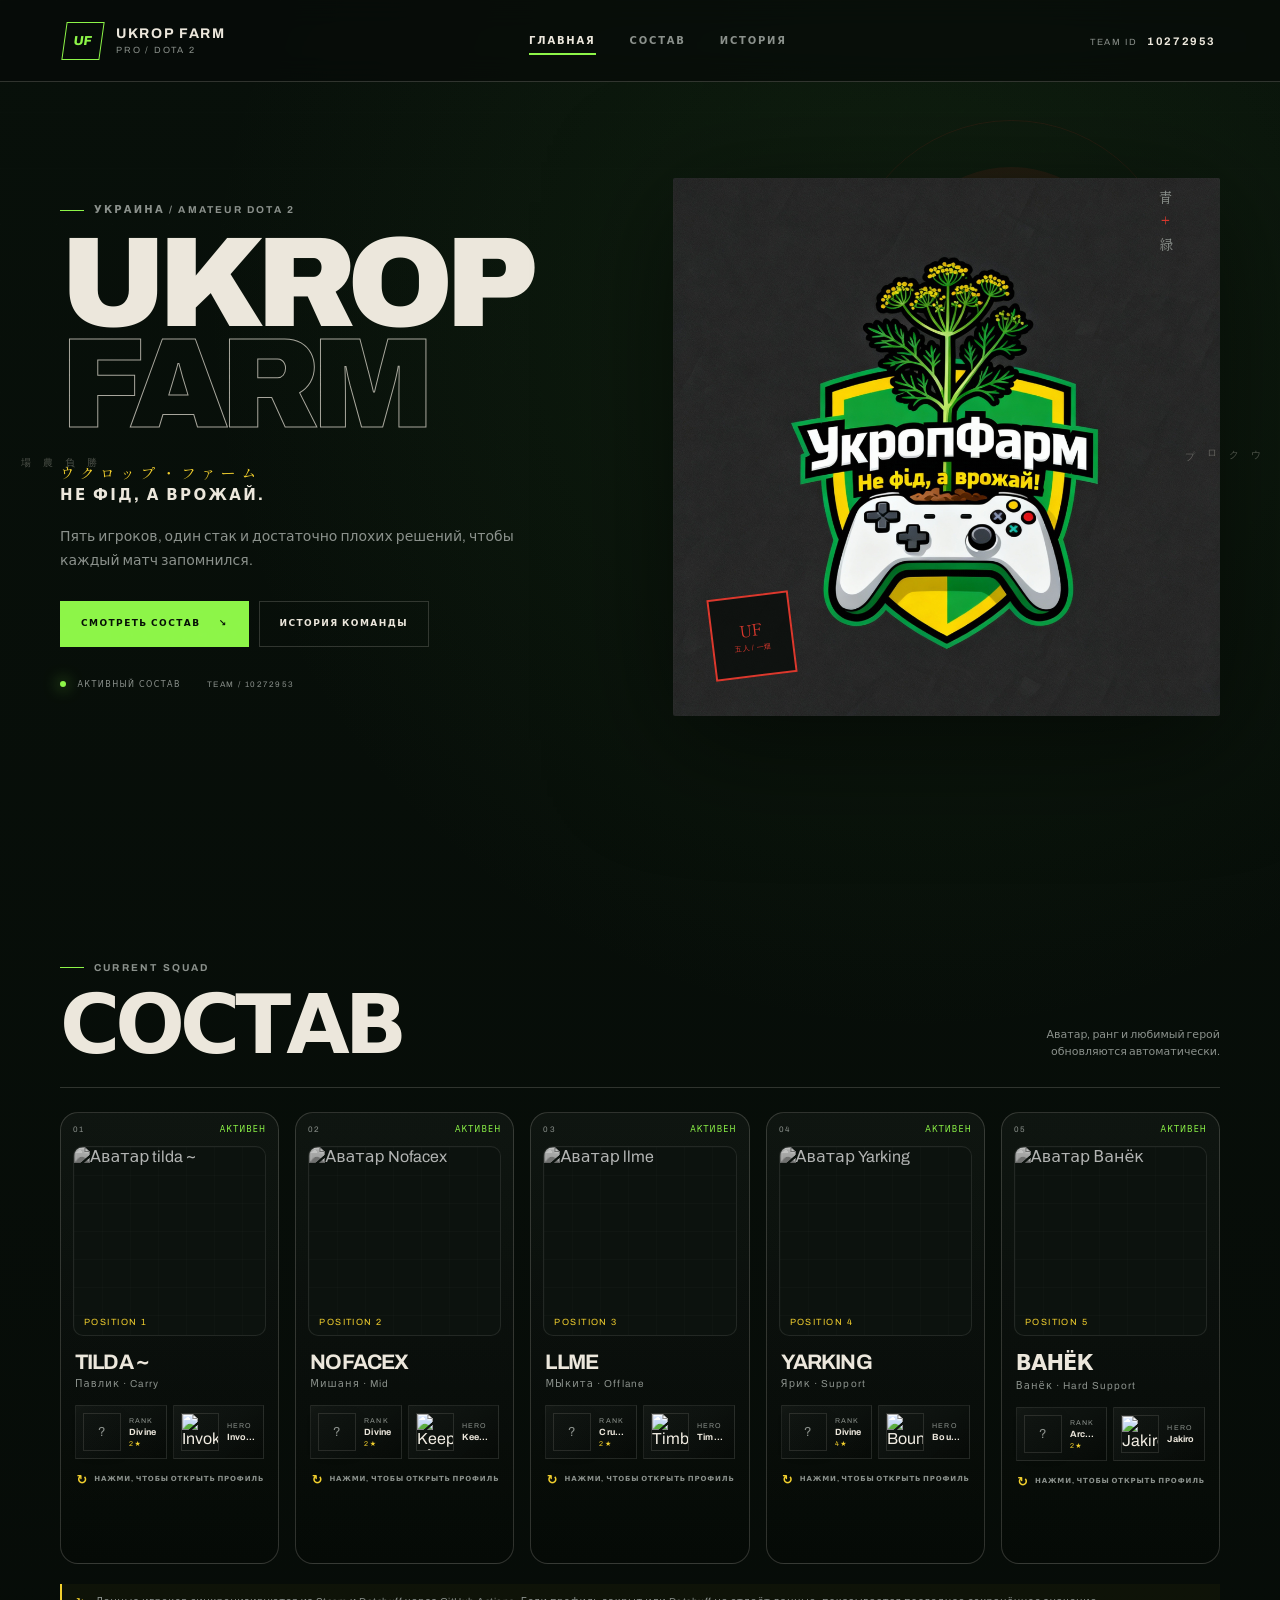
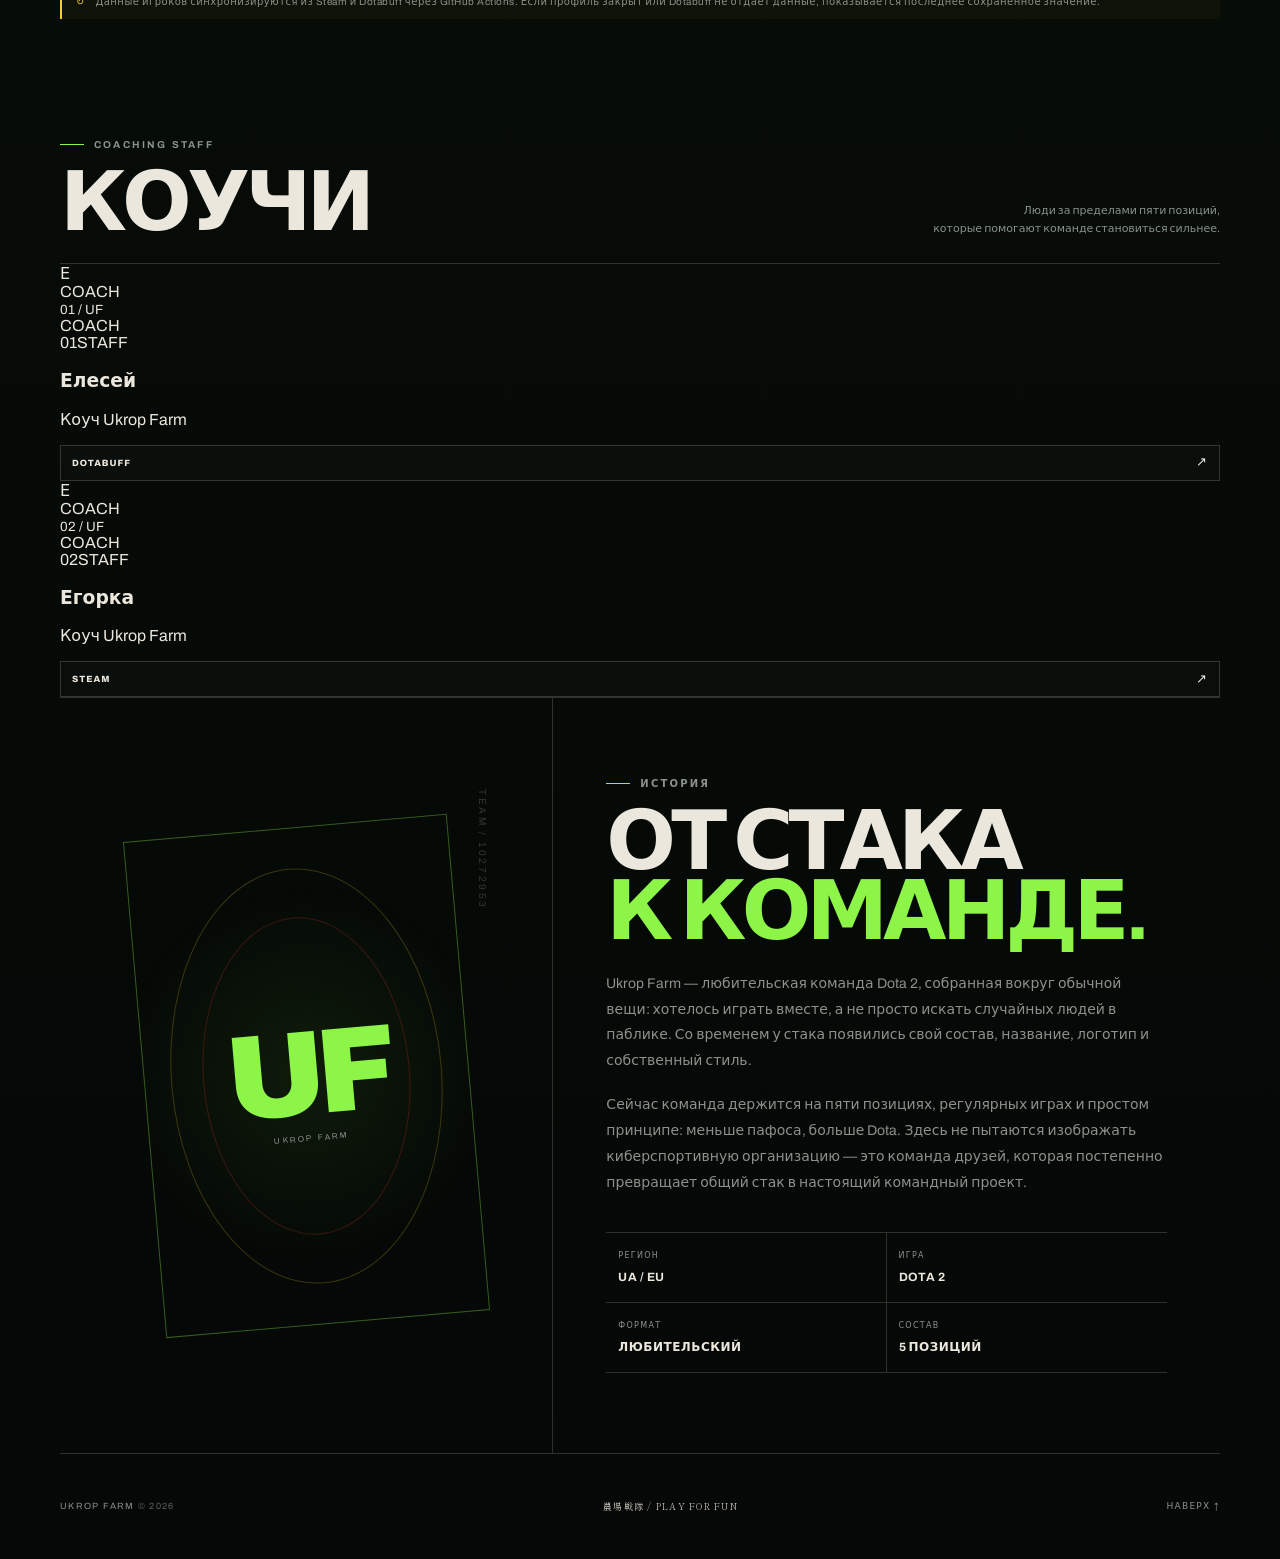
==== commit 65616845: "add coaching staff cards" ====
--- a/index.html
+++ b/index.html
@@ -68,6 +68,53 @@
         <span>↻</span>
         Данные игроков синхронизируются из Steam и Dotabuff через GitHub Actions.
         Если профиль закрыт или Dotabuff не отдаёт данные, показывается последнее сохранённое значение.
+      </div>
+    </section>
+
+
+    <section id="coaches" class="coaches section-shell" data-observe="coaches">
+      <div class="section-heading">
+        <div>
+          <p class="eyebrow"><span></span> COACHING STAFF</p>
+          <h2>КОУЧИ</h2>
+        </div>
+        <p class="section-note">Люди за пределами пяти позиций,<br>которые помогают команде становиться сильнее.</p>
+      </div>
+
+      <div class="coaches-grid">
+        <article class="coach-card">
+          <div class="coach-visual">
+            <div class="coach-grid"></div>
+            <div class="coach-monogram">Е</div>
+            <div class="coach-stamp">COACH<br><small>01 / UF</small></div>
+            <div class="coach-role">COACH</div>
+          </div>
+          <div class="coach-info">
+            <div class="coach-topline"><span>01</span><span>STAFF</span></div>
+            <h3>Елесей</h3>
+            <p>Коуч Ukrop Farm</p>
+            <a class="profile-button" href="https://www.dotabuff.com/players/1315281603" target="_blank" rel="noopener noreferrer">
+              <span>DOTABUFF</span><b>↗</b>
+            </a>
+          </div>
+        </article>
+
+        <article class="coach-card">
+          <div class="coach-visual">
+            <div class="coach-grid"></div>
+            <div class="coach-monogram">Е</div>
+            <div class="coach-stamp">COACH<br><small>02 / UF</small></div>
+            <div class="coach-role">COACH</div>
+          </div>
+          <div class="coach-info">
+            <div class="coach-topline"><span>02</span><span>STAFF</span></div>
+            <h3>Егорка</h3>
+            <p>Коуч Ukrop Farm</p>
+            <a class="profile-button" href="https://steamcommunity.com/profiles/76561199133940773" target="_blank" rel="noopener noreferrer">
+              <span>STEAM</span><b>↗</b>
+            </a>
+          </div>
+        </article>
       </div>
     </section>
 
@@ -264,64 +311,33 @@
 
     loadRoster();
 
-    function resetCard(card) {
-      card.classList.remove('is-open', 'is-static-back', 'is-flipping', 'is-closing');
-      card.setAttribute('aria-pressed', 'false');
-    }
-
-    function openCard(card) {
-      document.querySelectorAll('.player-card.is-open').forEach(other => {
-        if (other !== card) resetCard(other);
+    function closeAllCards(except) {
+      document.querySelectorAll('.player-card.is-flipped').forEach(card => {
+        if (card !== except) {
+          card.classList.remove('is-flipped');
+          card.setAttribute('aria-pressed', 'false');
+        }
       });
-      card.classList.remove('is-static-back', 'is-closing');
-      card.classList.add('is-open', 'is-flipping');
-      card.setAttribute('aria-pressed', 'true');
-
-      const inner = card.querySelector('.player-card-inner');
-      const finish = event => {
-        if (event.propertyName !== 'transform') return;
-        inner.removeEventListener('transitionend', finish);
-        card.classList.remove('is-flipping');
-        card.classList.add('is-static-back');
-        inner.style.transform = 'none';
-      };
-      inner.addEventListener('transitionend', finish);
-    }
-
-    function closeCard(card) {
-      const inner = card.querySelector('.player-card-inner');
-      card.classList.remove('is-static-back');
-      card.classList.add('is-closing');
-      inner.style.transform = '';
-      requestAnimationFrame(() => {
-        requestAnimationFrame(() => {
-          inner.addEventListener('transitionend', function finish(event) {
-            if (event.propertyName !== 'transform') return;
-            inner.removeEventListener('transitionend', finish);
-            resetCard(card);
-          });
-          inner.style.transform = 'rotateY(0deg)';
-        });
-      });
+    }
+
+    function toggleCard(card) {
+      const flipped = card.classList.contains('is-flipped');
+      closeAllCards(card);
+      card.classList.toggle('is-flipped', !flipped);
+      card.setAttribute('aria-pressed', String(!flipped));
     }
 
     grid.addEventListener('click', event => {
       if (event.target.closest('a, button')) return;
       const card = event.target.closest('.player-card');
-      if (!card) return;
-
-      if (card.classList.contains('is-static-back')) {
-        closeCard(card);
-      } else if (!card.classList.contains('is-flipping')) {
-        openCard(card);
-      }
+      if (card) toggleCard(card);
     });
 
     grid.addEventListener('keydown', event => {
       const card = event.target.closest('.player-card');
       if (!card || (event.key !== 'Enter' && event.key !== ' ')) return;
       event.preventDefault();
-      card.click();
+      toggleCard(card);
     });
 
     const links = [...document.querySelectorAll('.nav-link')];
--- a/style.css
+++ b/style.css
@@ -313,35 +313,34 @@
 }
 
 
-/* v4: interactive player profile cards */
+/* v4: clean interactive player cards */
 .player-card {
   min-height: 452px;
+  position: relative;
   cursor: pointer;
-  perspective: 1200px;
+  perspective: 1100px;
   overflow: visible;
   border-radius: 18px;
-  transition: transform .34s cubic-bezier(.2,.8,.2,1), box-shadow .34s ease, border-color .25s ease;
+  background: transparent;
+  border: 0;
 }
 .player-card-inner {
   position: relative;
   width: 100%;
   min-height: 452px;
-  height: 100%;
   transform-style: preserve-3d;
-  transition: transform .72s cubic-bezier(.22,.8,.2,1);
-}
-.player-card.is-open {
-  z-index: 40;
-  transform: scale(1.08) translateY(-7px);
-  border-color: rgba(141,245,72,.72);
-  box-shadow: 0 28px 70px rgba(0,0,0,.58), 0 0 0 1px rgba(141,245,72,.10);
-}
-.player-card.is-open .player-card-inner {
+  transition: transform .7s cubic-bezier(.2,.75,.2,1);
+}
+.player-card.is-flipped .player-card-inner {
   transform: rotateY(180deg);
 }
 .player-card:focus-visible {
   outline: 2px solid var(--green);
   outline-offset: 5px;
+  border-radius: 18px;
+}
+.player-card.is-flipped {
+  z-index: 20;
 }
 .player-card-face {
   position: absolute;
@@ -354,16 +353,23 @@
 }
 .player-card-front {
   background: linear-gradient(180deg, rgba(255,255,255,.035), rgba(0,0,0,.16));
+  border: 1px solid var(--line);
+  transition: border-color .25s ease, box-shadow .25s ease;
+}
+.player-card:hover .player-card-front,
+.player-card:focus-visible .player-card-front {
+  border-color: rgba(141,245,72,.48);
+  box-shadow: 0 14px 34px rgba(0,0,0,.28);
 }
 .player-card-back {
   transform: rotateY(180deg);
-  padding: 20px;
+  padding: 22px;
   display: flex;
   flex-direction: column;
   background:
-    radial-gradient(circle at 88% 8%, rgba(141,245,72,.11), transparent 34%),
+    radial-gradient(circle at 88% 8%, rgba(141,245,72,.10), transparent 34%),
     linear-gradient(145deg, #111a13 0%, #090d0a 100%);
-  border: 1px solid rgba(141,245,72,.22);
+  border: 1px solid rgba(141,245,72,.25);
 }
 .player-card-back::before {
   content: 'UF';
@@ -384,7 +390,7 @@
   font-weight: 700;
   letter-spacing: .18em;
 }
-.back-heading { margin-top: 30px; }
+.back-heading { margin-top: 28px; }
 .back-kicker {
   display: block;
   color: var(--yellow);
@@ -395,23 +401,33 @@
 }
 .back-heading h3 {
   margin: 0;
-  font-size: clamp(25px, 2vw, 32px);
+  color: var(--paper);
+  font-family: 'Archivo', system-ui, sans-serif;
+  font-size: 29px;
+  font-weight: 800;
   line-height: 1;
-  letter-spacing: -.05em;
+  letter-spacing: -.04em;
   text-transform: uppercase;
+  text-rendering: geometricPrecision;
+  -webkit-font-smoothing: antialiased;
 }
 .back-heading p {
-  margin: 7px 0 0;
-  color: var(--muted);
+  margin: 8px 0 0;
+  color: var(--muted);
+  font-family: 'Archivo', system-ui, sans-serif;
   font-size: 11px;
-  letter-spacing: .08em;
+  font-weight: 500;
+  letter-spacing: .03em;
+  text-rendering: geometricPrecision;
+  -webkit-font-smoothing: antialiased;
 }
 .bio-block {
   margin-top: 22px;
   padding-top: 16px;
   border-top: 1px solid var(--line);
 }
-.bio-block small, .social-title {
+.bio-block small,
+.social-title {
   display: block;
   color: var(--muted);
   font-size: 8px;
@@ -422,17 +438,20 @@
   margin: 9px 0 0;
   color: var(--paper);
   font-size: 11px;
-  line-height: 1.6;
+  line-height: 1.65;
+  letter-spacing: .005em;
+  text-rendering: geometricPrecision;
+  -webkit-font-smoothing: antialiased;
 }
 .back-facts {
   display: grid;
   grid-template-columns: 1fr 1fr;
   gap: 6px;
-  margin-top: 17px;
+  margin-top: 18px;
 }
 .back-facts div {
   min-width: 0;
-  padding: 9px 10px;
+  padding: 10px;
   border: 1px solid rgba(236,231,220,.10);
   background: rgba(255,255,255,.025);
 }
@@ -446,12 +465,14 @@
 .back-facts strong {
   display: block;
   overflow: hidden;
+  text-overflow: ellipsis;
   white-space: nowrap;
-  text-overflow: ellipsis;
   color: var(--paper);
   font-size: 10px;
-}
-.social-title { margin-top: 17px; }
+  font-weight: 600;
+  letter-spacing: .01em;
+}
+.social-title { margin-top: 18px; }
 .profile-buttons {
   display: grid;
   grid-template-columns: 1fr 1fr;
@@ -459,17 +480,20 @@
   margin-top: 8px;
 }
 .profile-button {
-  min-height: 34px;
-  padding: 0 10px;
+  min-height: 36px;
+  padding: 0 11px;
   display: flex;
   align-items: center;
   justify-content: space-between;
   border: 1px solid var(--line);
   color: var(--paper);
   background: rgba(255,255,255,.02);
-  font-size: 8px;
+  font-family: 'Archivo', system-ui, sans-serif;
+  font-size: 9px;
   font-weight: 800;
-  letter-spacing: .12em;
+  letter-spacing: .11em;
+  text-rendering: geometricPrecision;
+  -webkit-font-smoothing: antialiased;
   transition: .2s ease;
 }
 .profile-button:hover {
@@ -478,7 +502,8 @@
   background: rgba(141,245,72,.045);
 }
 .profile-button b { font-size: 13px; font-weight: 400; }
-.flip-hint, .flip-back-hint {
+.flip-hint,
+.flip-back-hint {
   color: var(--muted);
   font-size: 7px;
   font-weight: 700;
@@ -501,7 +526,6 @@
   text-align: center;
   border-top: 1px solid rgba(236,231,220,.08);
 }
-
 .player-info h3 { font-size: 21px; }
 .player-info p { font-size: 10px; margin-bottom: 16px; }
 .player-role { font-size: 9px; }
@@ -510,77 +534,21 @@
 .rank-stars { font-size: 7px; }
 .roster-grid { gap: 16px; }
 
-@media (max-width: 1050px) {
-  .player-card.is-open { transform: scale(1.045) translateY(-6px); }
-}
 @media (max-width: 760px) {
-  .player-card, .player-card-inner, .player-card-face { min-height: 448px; }
-  .player-card.is-open { transform: scale(1.025) translateY(-4px); }
-  .player-card-back { padding: 18px; }
+  .player-card,
+  .player-card-inner,
+  .player-card-face { min-height: 448px; }
+  .player-card-back { padding: 19px; }
   .back-heading { margin-top: 24px; }
   .bio-block p { font-size: 10.5px; }
 }
 @media (max-width: 460px) {
-  .player-card, .player-card-inner, .player-card-face { min-height: 430px; }
-  .player-card.is-open { transform: scale(1.015) translateY(-3px); }
-  .player-card-back { padding: 17px; }
-  .back-facts { gap: 5px; }
-  .profile-buttons { gap: 6px; }
+  .player-card,
+  .player-card-inner,
+  .player-card-face { min-height: 430px; }
+  .player-card-back { padding: 18px; }
+  .player-info h3 { font-size: 20px; }
 }
 @media (prefers-reduced-motion: reduce) {
-  .player-card, .player-card-inner, .profile-button { transition: none; }
-}
-
-
-/* v5: sharper typography on flipped cards */
-.player-card,
-.player-card-inner,
-.player-card-face {
-  -webkit-font-smoothing: antialiased;
-  -moz-osx-font-smoothing: grayscale;
-}
-.player-card-back {
-  font-family: Arial, Helvetica, sans-serif;
-  text-rendering: optimizeLegibility;
-  -webkit-font-smoothing: antialiased;
-  -moz-osx-font-smoothing: grayscale;
-  transform: rotateY(180deg) translateZ(1px);
-}
-.player-card-back .back-topline,
-.player-card-back .back-kicker,
-.player-card-back .social-title,
-.player-card-back .flip-back-hint,
-.player-card-back .bio-block small,
-.player-card-back .back-facts small {
-  font-family: Arial, Helvetica, sans-serif;
-}
-.player-card-back .back-heading h3 {
-  font-family: Arial, Helvetica, sans-serif;
-  font-weight: 800;
-  letter-spacing: -.035em;
-}
-.player-card-back .back-heading p,
-.player-card-back .bio-block p,
-.player-card-back .back-facts strong {
-  font-family: Arial, Helvetica, sans-serif;
-  font-weight: 500;
-  letter-spacing: 0;
-}
-.profile-button {
-  font-family: Arial, Helvetica, sans-serif;
-  -webkit-font-smoothing: antialiased;
-}
-
-/* Keep the zoom subtle enough to avoid an over-scaled raster layer. */
-.player-card.is-open {
-  transform: translateY(-7px) scale(1.035);
-}
-@media (max-width: 1050px) {
-  .player-card.is-open { transform: translateY(-6px) scale(1.02); }
-}
-@media (max-width: 760px) {
-  .player-card.is-open { transform: translateY(-4px) scale(1.01); }
-}
-@media (max-width: 460px) {
-  .player-card.is-open { transform: translateY(-3px) scale(1.005); }
-}
+  .player-card-inner { transition: none; }
+}
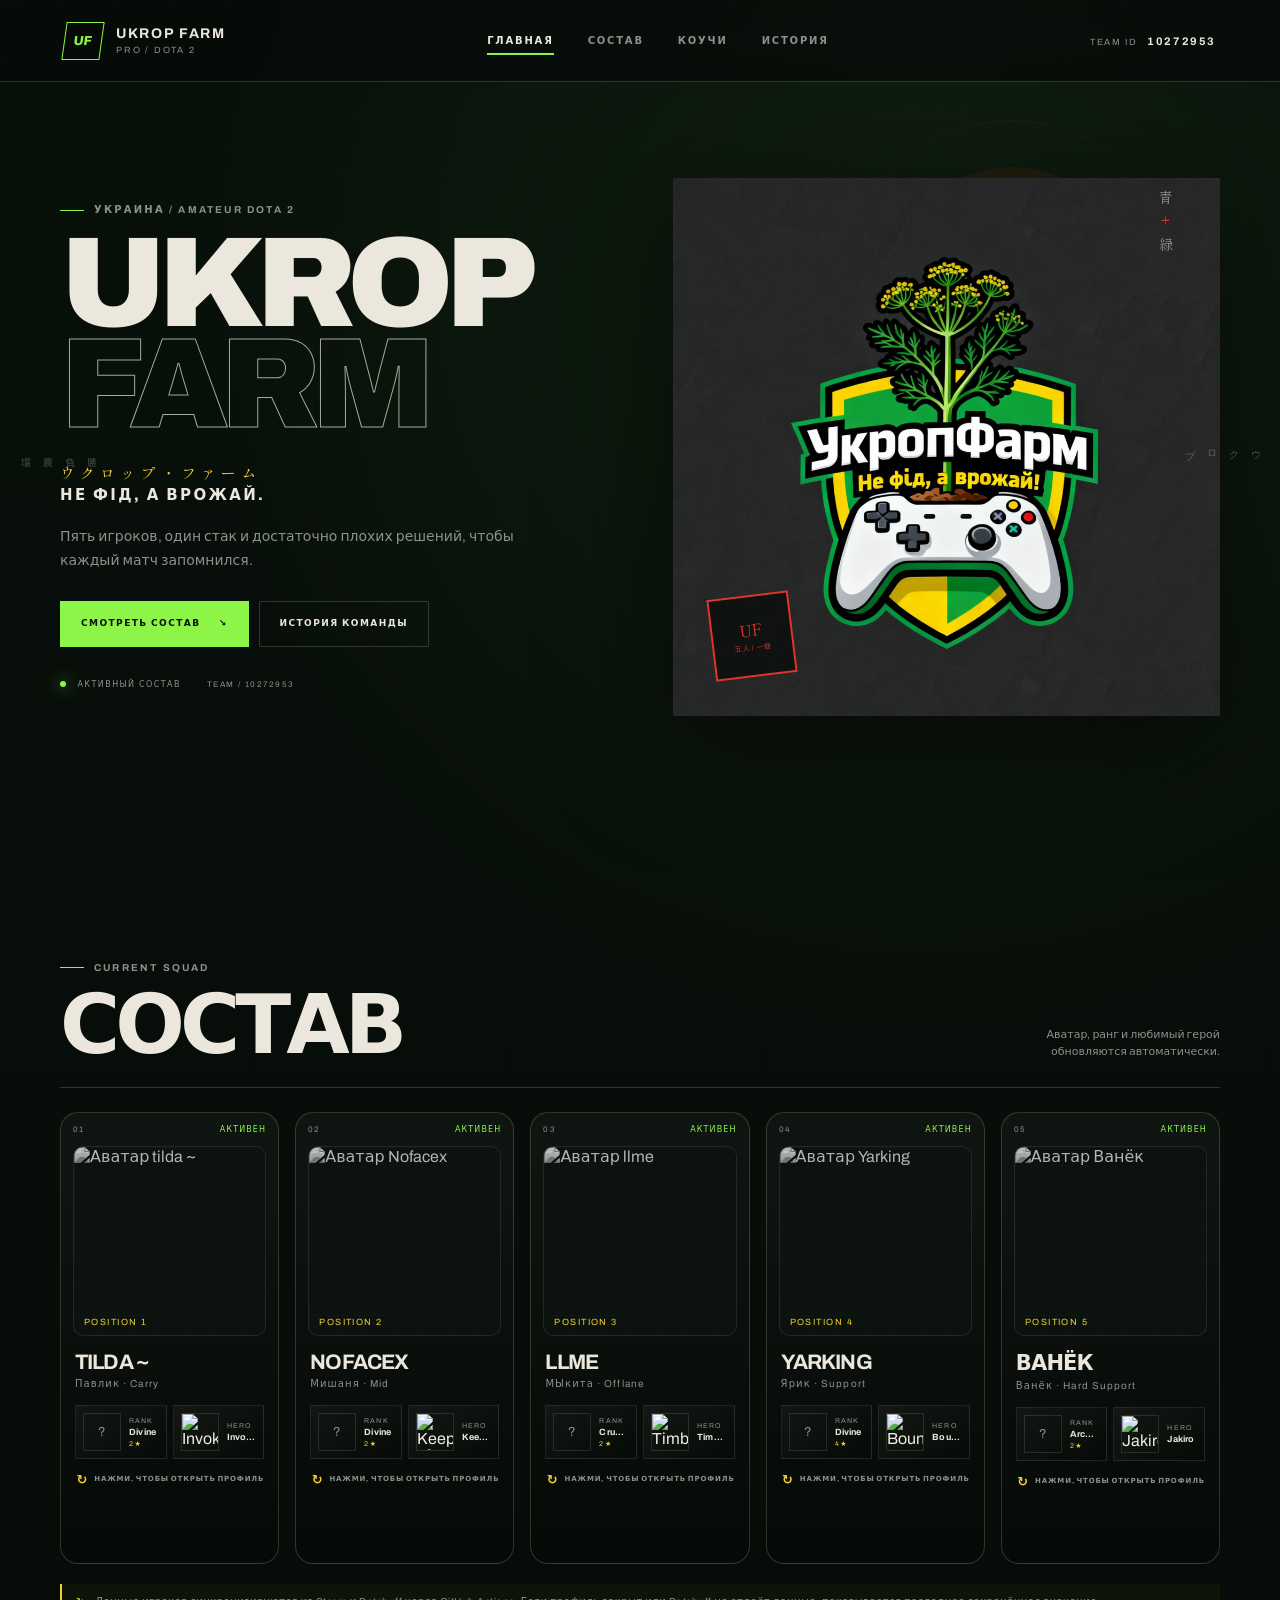
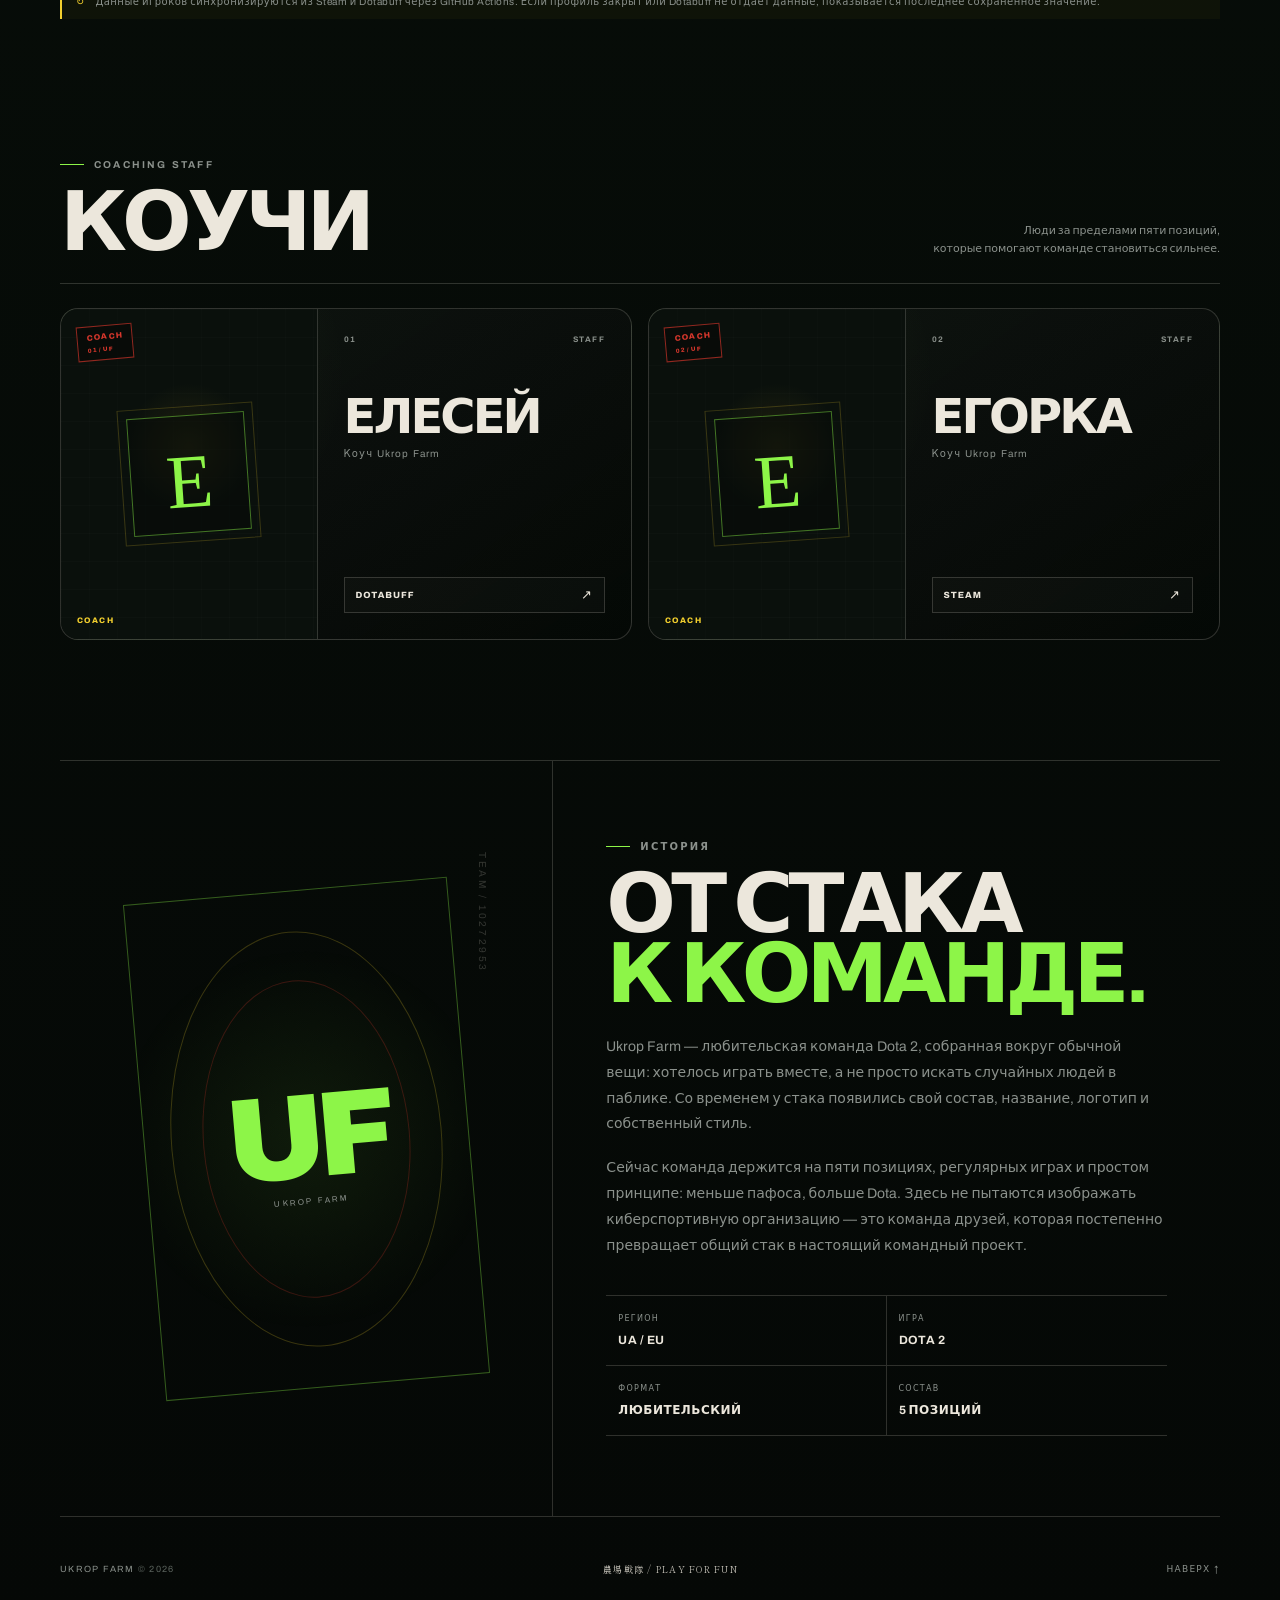
==== commit 3681778b: "add coaches navigation link" ====
--- a/index.html
+++ b/index.html
@@ -22,6 +22,7 @@
     <nav class="nav" aria-label="Основная навигация">
       <a class="nav-link active" href="#top" data-section="top">ГЛАВНАЯ</a>
       <a class="nav-link" href="#roster" data-section="roster">СОСТАВ</a>
+      <a class="nav-link" href="#coaches" data-section="coaches">КОУЧИ</a>
       <a class="nav-link" href="#about" data-section="about">ИСТОРИЯ</a>
     </nav>
     <div class="team-id">TEAM ID <b>10272953</b></div>
--- a/style.css
+++ b/style.css
@@ -552,3 +552,173 @@
 @media (prefers-reduced-motion: reduce) {
   .player-card-inner { transition: none; }
 }
+
+/* v5: coaching staff */
+.coaches {
+  padding: 20px 0 120px;
+}
+
+.coaches-grid {
+  display: grid;
+  grid-template-columns: repeat(2, minmax(0, 1fr));
+  gap: 16px;
+  margin-top: 24px;
+}
+
+.coach-card {
+  min-height: 330px;
+  display: grid;
+  grid-template-columns: .9fr 1.1fr;
+  overflow: hidden;
+  border: 1px solid var(--line);
+  border-radius: 18px;
+  background:
+    radial-gradient(circle at 18% 20%, rgba(141,245,72,.08), transparent 34%),
+    linear-gradient(145deg, rgba(255,255,255,.04), rgba(0,0,0,.18));
+  transition: transform .25s ease, border-color .25s ease, box-shadow .25s ease;
+}
+
+.coach-card:hover {
+  transform: translateY(-5px);
+  border-color: rgba(141,245,72,.48);
+  box-shadow: 0 14px 34px rgba(0,0,0,.28);
+}
+
+.coach-visual {
+  min-height: 330px;
+  position: relative;
+  display: grid;
+  place-items: center;
+  overflow: hidden;
+  border-right: 1px solid var(--line);
+  background:
+    radial-gradient(circle at 50% 42%, rgba(242,207,46,.10), transparent 28%),
+    #0a100c;
+}
+
+.coach-grid {
+  position: absolute;
+  inset: 0;
+  background-image:
+    linear-gradient(rgba(255,255,255,.05) 1px, transparent 1px),
+    linear-gradient(90deg, rgba(255,255,255,.04) 1px, transparent 1px);
+  background-size: 28px 28px;
+  opacity: .35;
+}
+
+.coach-monogram {
+  position: relative;
+  z-index: 1;
+  width: 118px;
+  height: 118px;
+  display: grid;
+  place-items: center;
+  border: 1px solid rgba(141,245,72,.45);
+  outline: 1px solid rgba(242,207,46,.20);
+  outline-offset: 8px;
+  color: var(--green);
+  font-family: 'Shippori Mincho', serif;
+  font-size: 76px;
+  line-height: 1;
+  transform: rotate(-4deg);
+  background: rgba(7,11,8,.54);
+}
+
+.coach-stamp {
+  position: absolute;
+  top: 16px;
+  left: 16px;
+  color: var(--red);
+  border: 1px solid rgba(219,56,45,.65);
+  padding: 7px 9px;
+  font-size: 8px;
+  font-weight: 800;
+  line-height: 1;
+  letter-spacing: .16em;
+  transform: rotate(-5deg);
+  background: rgba(7,11,8,.72);
+}
+
+.coach-stamp small {
+  display: block;
+  margin-top: 5px;
+  font-size: 6px;
+  letter-spacing: .12em;
+}
+
+.coach-role {
+  position: absolute;
+  left: 16px;
+  bottom: 14px;
+  color: var(--yellow);
+  font-size: 8px;
+  font-weight: 800;
+  letter-spacing: .18em;
+}
+
+.coach-info {
+  padding: 26px;
+  display: flex;
+  flex-direction: column;
+  min-width: 0;
+}
+
+.coach-topline {
+  display: flex;
+  justify-content: space-between;
+  color: var(--muted);
+  font-size: 8px;
+  font-weight: 700;
+  letter-spacing: .18em;
+}
+
+.coach-info h3 {
+  margin: 52px 0 8px;
+  font-size: clamp(30px, 4vw, 48px);
+  line-height: .9;
+  letter-spacing: -.06em;
+  text-transform: uppercase;
+}
+
+.coach-info p {
+  margin: 0;
+  color: var(--muted);
+  font-size: 10px;
+  letter-spacing: .12em;
+}
+
+.coach-info .profile-button {
+  margin-top: auto;
+  width: 100%;
+}
+
+@media (max-width: 760px) {
+  .coaches-grid {
+    grid-template-columns: 1fr;
+  }
+
+  .coach-card {
+    grid-template-columns: .85fr 1.15fr;
+  }
+}
+
+@media (max-width: 460px) {
+  .coach-card {
+    grid-template-columns: 1fr;
+  }
+
+  .coach-visual {
+    min-height: 240px;
+    border-right: 0;
+    border-bottom: 1px solid var(--line);
+  }
+
+  .coach-info {
+    min-height: 230px;
+    padding: 20px;
+  }
+
+  .coach-info h3 {
+    margin-top: 34px;
+  }
+}
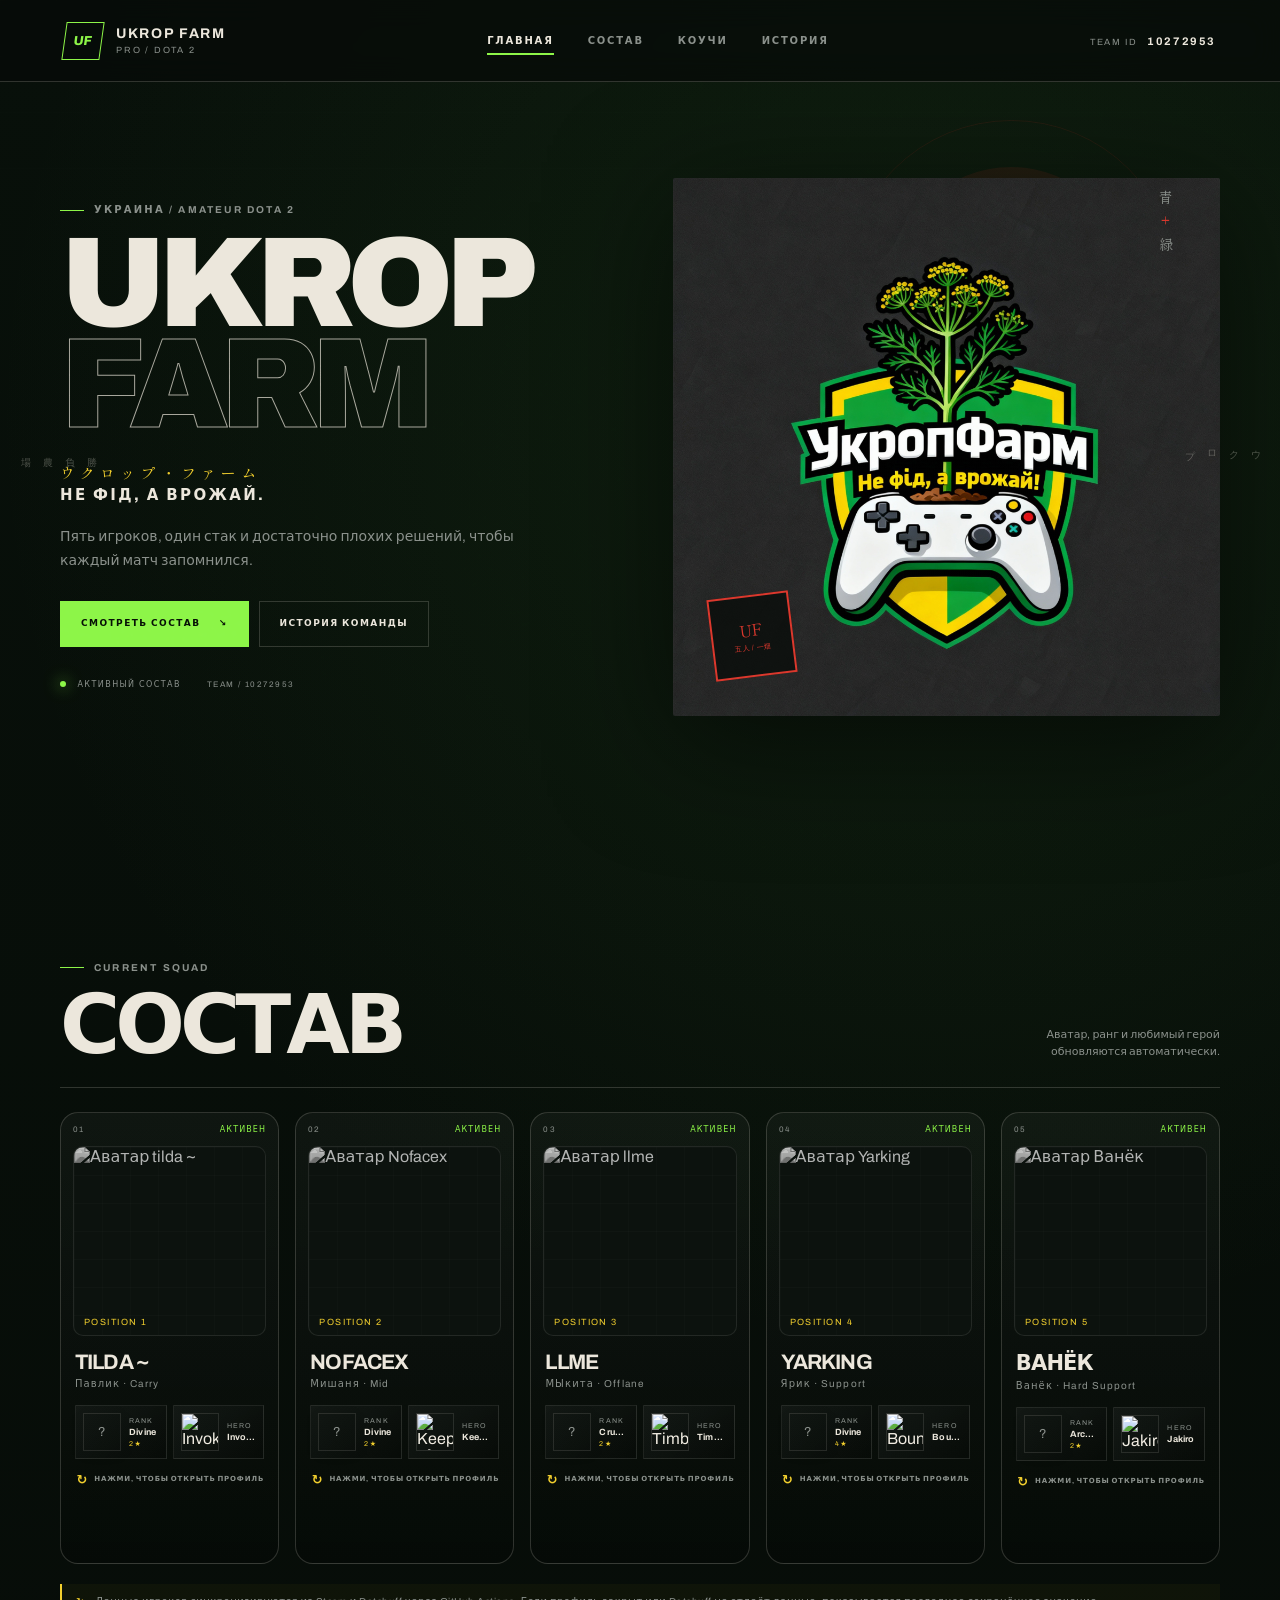
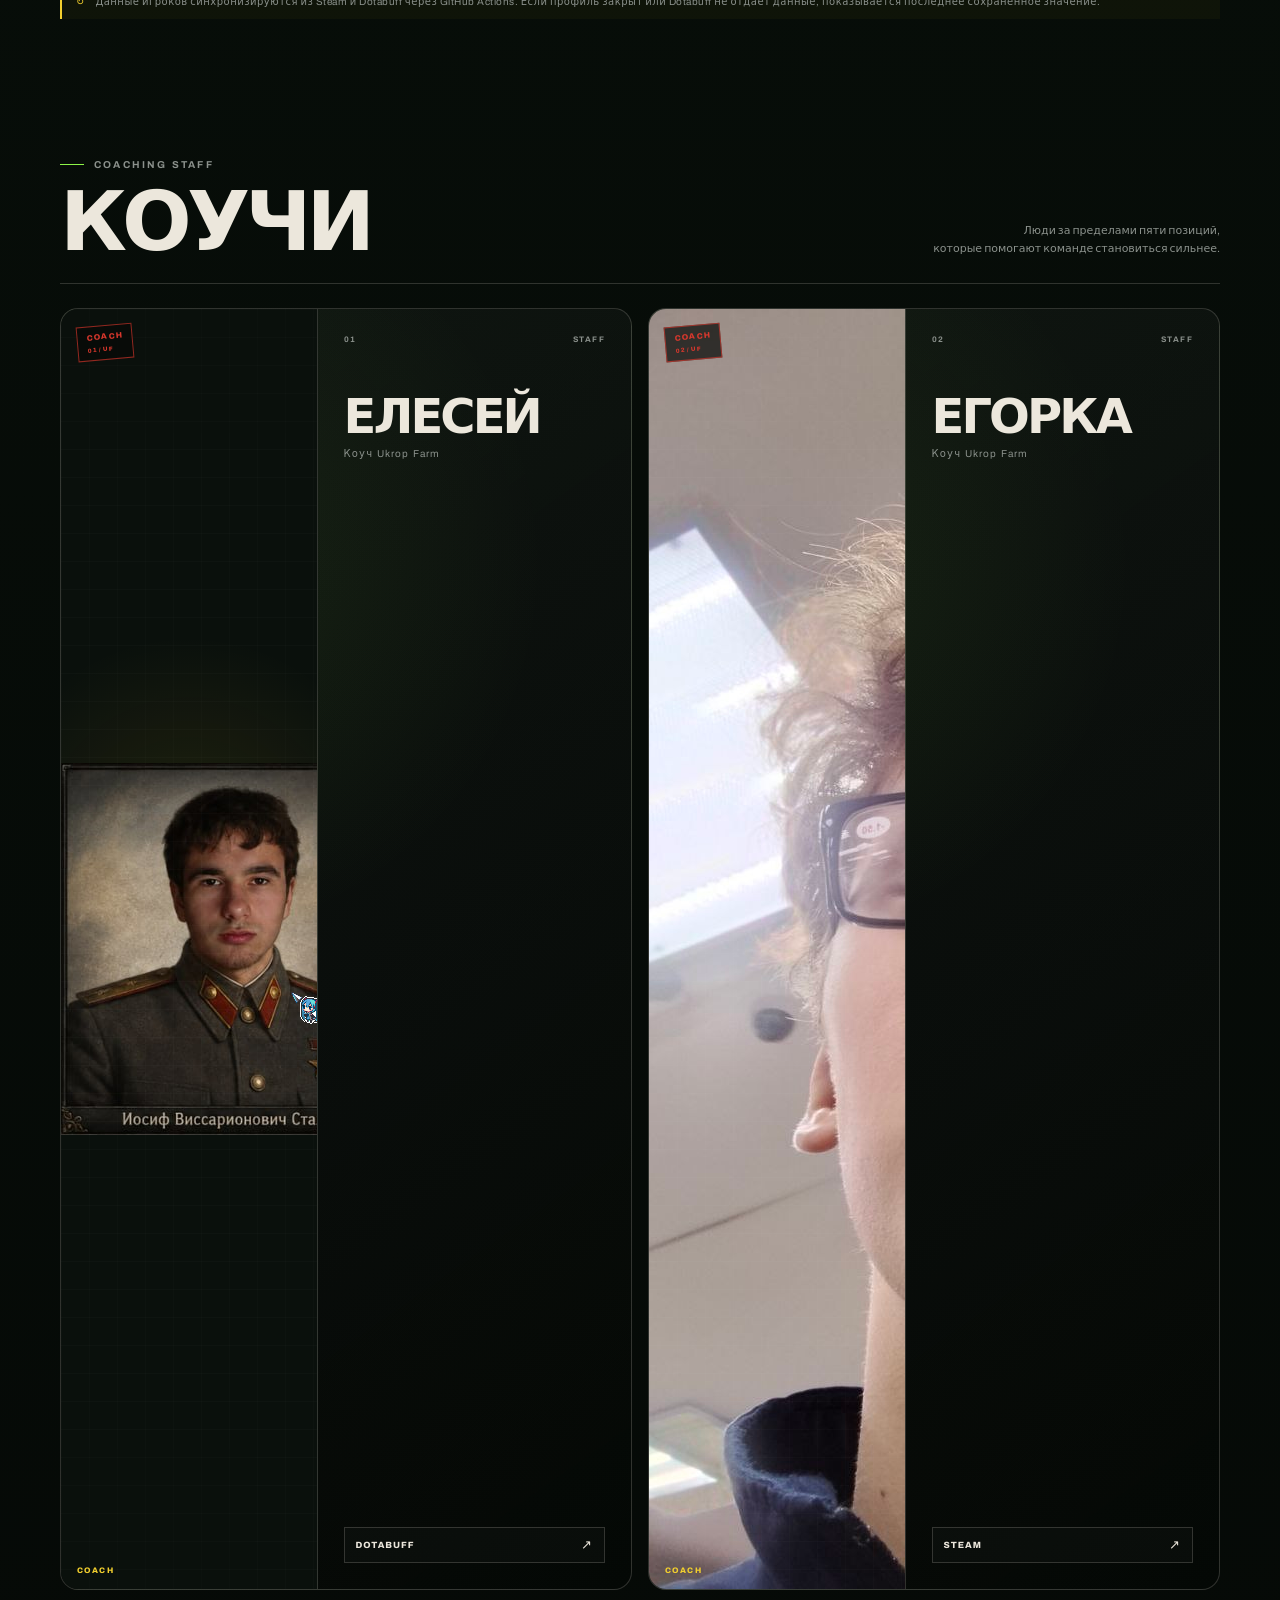
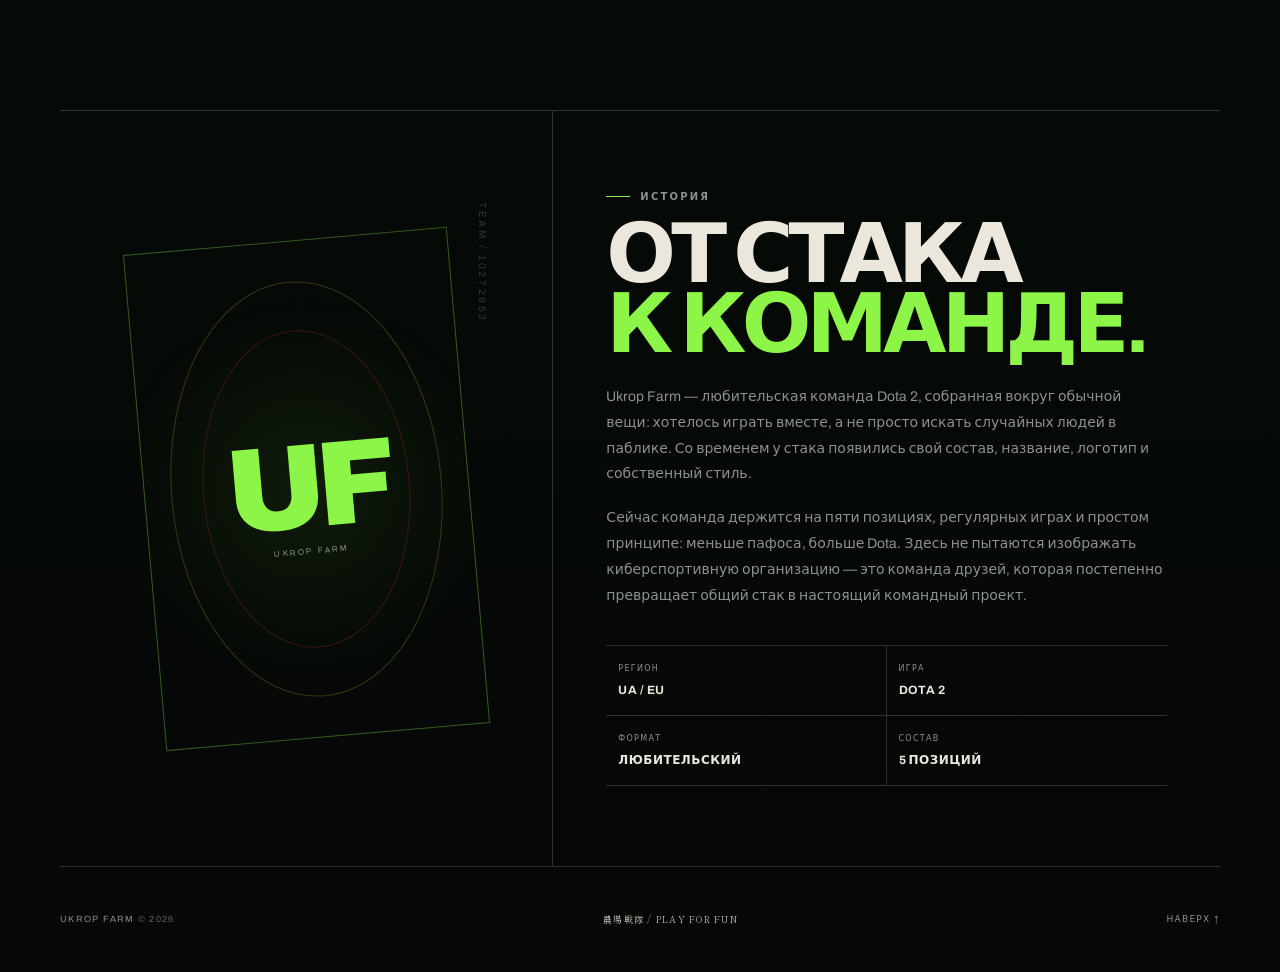
==== commit 802b3e1a: "add coach photos to staff cards" ====
--- a/index.html
+++ b/index.html
@@ -86,7 +86,7 @@
         <article class="coach-card">
           <div class="coach-visual">
             <div class="coach-grid"></div>
-            <div class="coach-monogram">Е</div>
+            <img class="coach-photo" src="assets/coach-elesei.jpg" alt="Елесей" loading="lazy">
             <div class="coach-stamp">COACH<br><small>01 / UF</small></div>
             <div class="coach-role">COACH</div>
           </div>
@@ -103,7 +103,7 @@
         <article class="coach-card">
           <div class="coach-visual">
             <div class="coach-grid"></div>
-            <div class="coach-monogram">Е</div>
+            <img class="coach-photo coach-photo-egorka" src="assets/coach-egorka.jpg" alt="Егорка" loading="lazy">
             <div class="coach-stamp">COACH<br><small>02 / UF</small></div>
             <div class="coach-role">COACH</div>
           </div>
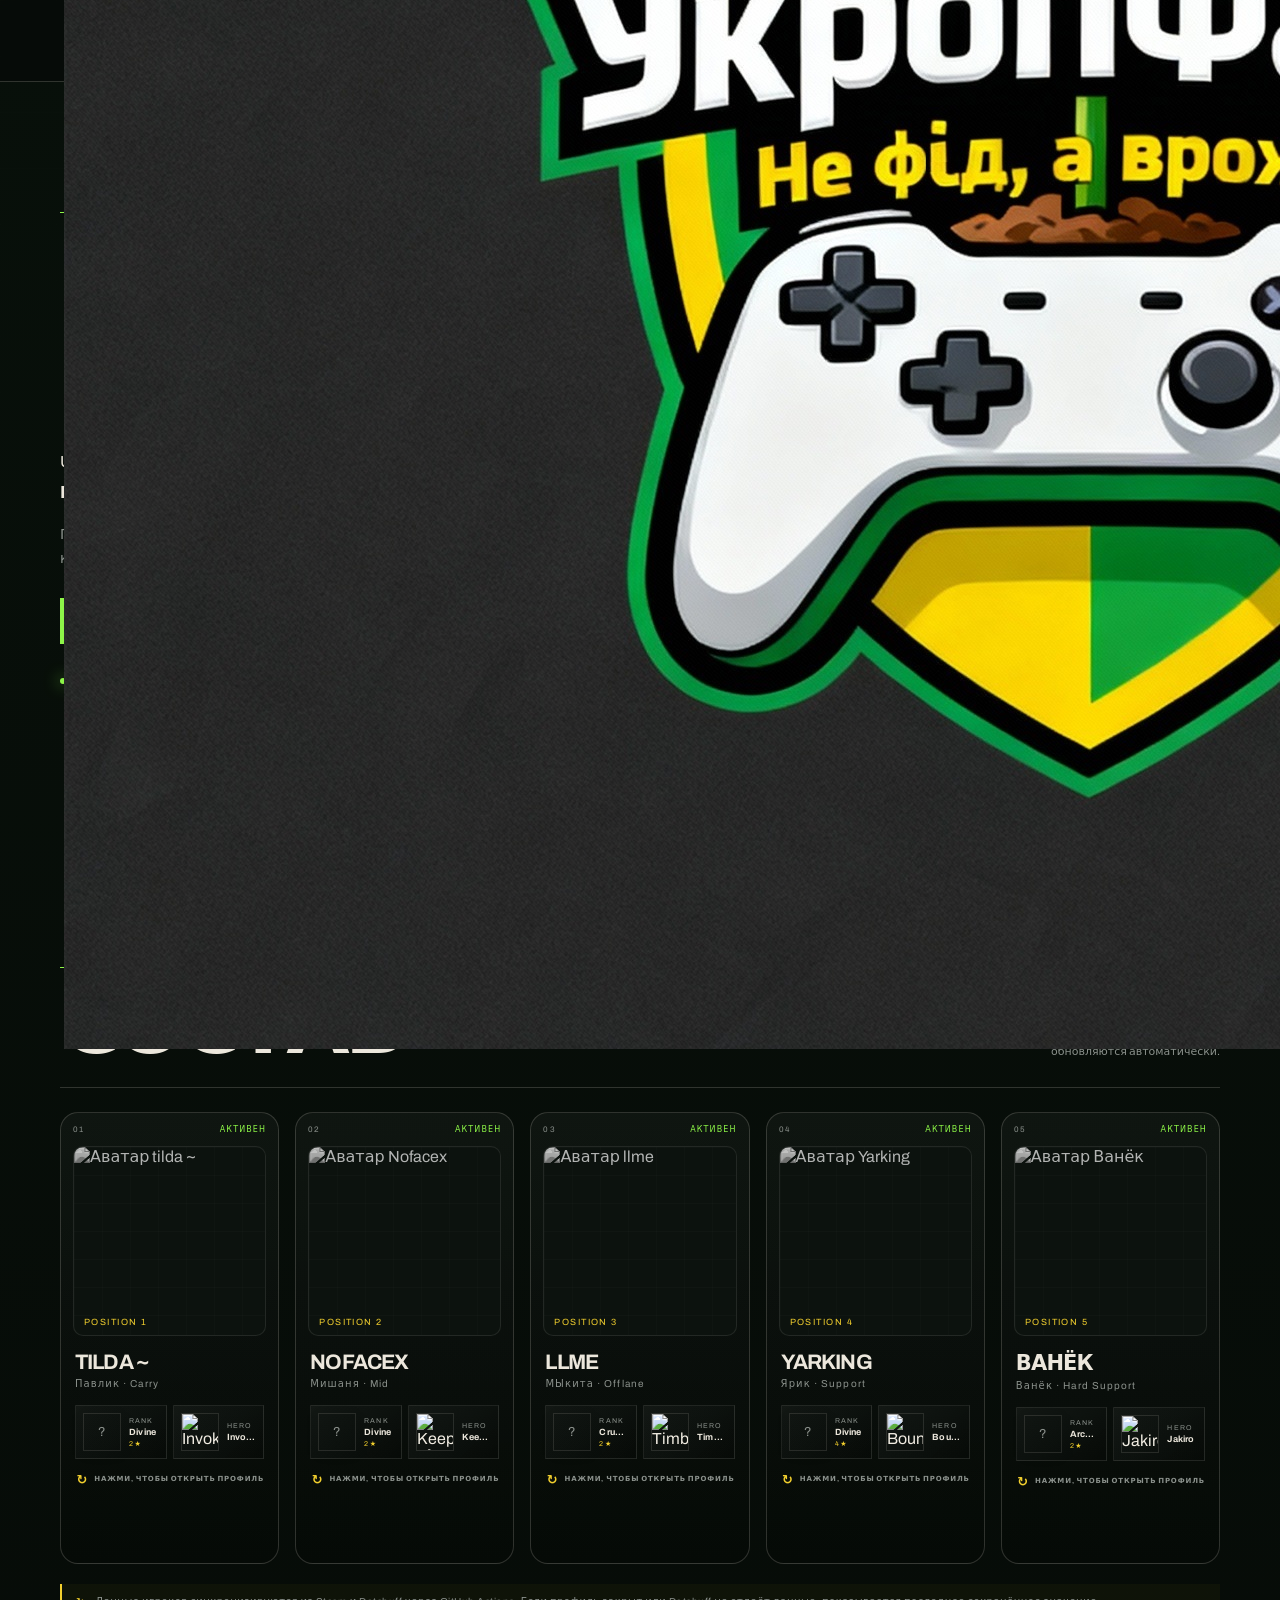
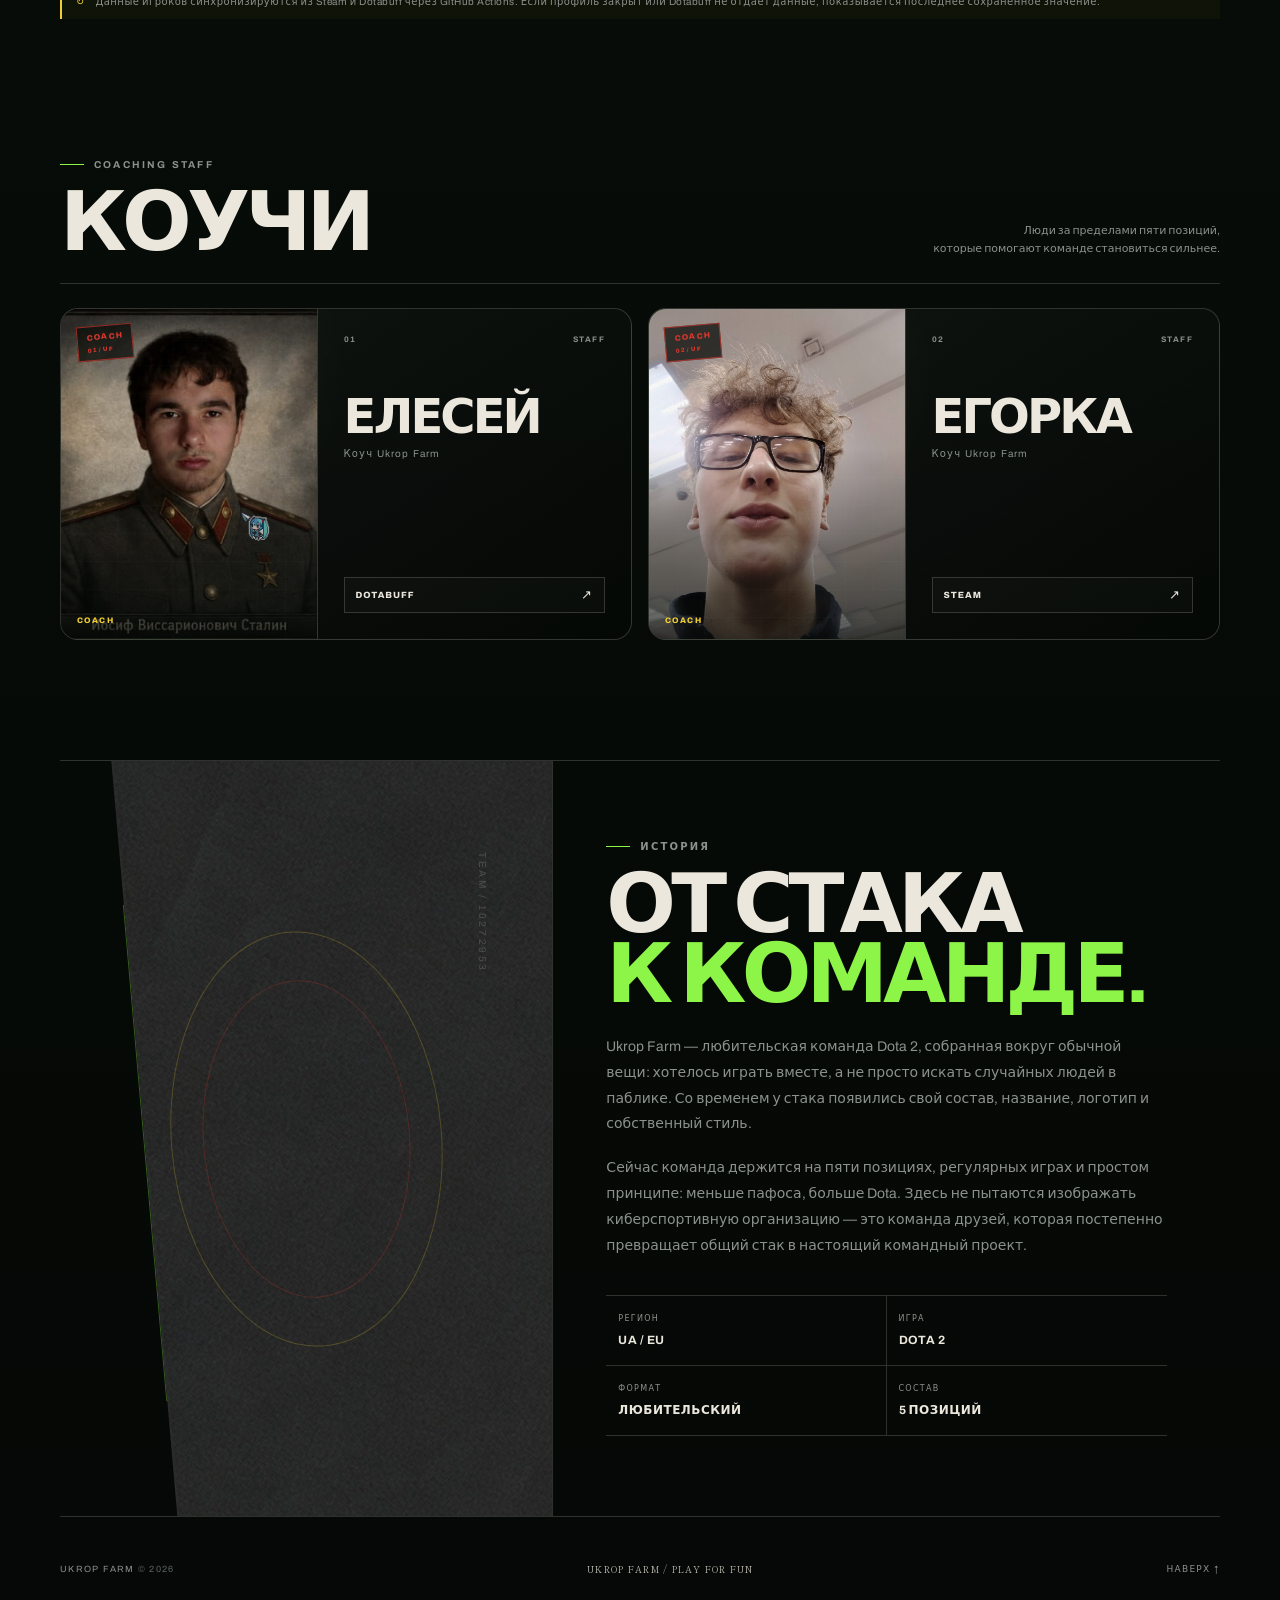
==== commit d255e94e: "integrate new Ukrop Farm logo across site" ====
--- a/index.html
+++ b/index.html
@@ -10,13 +10,11 @@
 </head>
 <body>
   <div class="grain" aria-hidden="true"></div>
-  <div class="sun-disc" aria-hidden="true"></div>
-  <div class="kanji-rail kanji-left" aria-hidden="true">勝<br>負<br>農<br>場</div>
-  <div class="kanji-rail kanji-right" aria-hidden="true">ウ<br>ク<br>ロ<br>プ</div>
+  <div class="ambient-glow" aria-hidden="true"></div>
 
   <header class="site-header">
     <a class="brand" href="#top" aria-label="Ukrop Farm home">
-      <span class="brand-mark">UF</span>
+      <img class="brand-logo" src="assets/ukrop-farm-logo.jpg" alt="">
       <span><strong>UKROP FARM</strong><em>PRO / DOTA 2</em></span>
     </a>
     <nav class="nav" aria-label="Основная навигация">
@@ -33,7 +31,7 @@
       <div class="hero-copy">
         <p class="eyebrow"><span></span> УКРАИНА / AMATEUR DOTA 2</p>
         <h1>UKROP<br><span>FARM</span></h1>
-        <p class="jp-line">ウクロップ・ファーム</p>
+        <p class="brand-line">UKROP FARM / DOTA 2</p>
         <p class="tagline">НЕ ФІД, А ВРОЖАЙ.</p>
         <p class="lead">Пять игроков, один стак и достаточно плохих решений, чтобы каждый матч запомнился.</p>
         <div class="hero-actions">
@@ -48,9 +46,9 @@
 
       <div class="hero-emblem">
         <div class="emblem-frame"></div>
-        <div class="emblem-caption">青 <span>+</span> 緑</div>
+        <div class="emblem-caption">UKROP FARM <span>/</span> TEAM 10272953</div>
         <img src="assets/ukrop-farm-logo.jpg" alt="Логотип Ukrop Farm">
-        <div class="stamp">UF<br><small>五人 / 一畑</small></div>
+        <div class="stamp">UF<br><small>DOTA 2</small></div>
       </div>
     </section>
 
@@ -121,7 +119,7 @@
 
     <section id="about" class="about section-shell" data-observe="about">
       <div class="about-art" aria-hidden="true">
-        <div class="team-seal"><span>UF</span><small>UKROP FARM</small></div>
+        <div class="team-seal"><img src="assets/ukrop-farm-logo.jpg" alt=""></div>
         <div class="vertical-word">TEAM / 10272953</div>
       </div>
       <div class="about-copy">
@@ -149,7 +147,7 @@
 
   <footer class="site-footer section-shell">
     <div>UKROP FARM <span>© 2026</span></div>
-    <div class="footer-jp">農場戦隊 / PLAY FOR FUN</div>
+    <div class="footer-jp">UKROP FARM / PLAY FOR FUN</div>
     <a href="#top">НАВЕРХ ↑</a>
   </footer>
 
--- a/style.css
+++ b/style.css
@@ -722,3 +722,41 @@
     margin-top: 34px;
   }
 }
+
+.coach-photo {
+  position: absolute;
+  inset: 0;
+  width: 100%;
+  height: 100%;
+  object-fit: cover;
+  object-position: center;
+  filter: saturate(.82) contrast(1.05);
+  transition: transform .35s ease, filter .35s ease;
+}
+
+.coach-card:hover .coach-photo {
+  transform: scale(1.035);
+  filter: saturate(.96) contrast(1.04);
+}
+
+.coach-photo-egorka {
+  object-position: center 38%;
+}
+
+.coach-visual::after {
+  content: "";
+  position: absolute;
+  inset: 0;
+  pointer-events: none;
+  background: linear-gradient(180deg, rgba(7,11,8,.04) 42%, rgba(7,11,8,.7) 100%);
+}
+
+.coach-stamp,
+.coach-role {
+  z-index: 3;
+}
+
+.coach-grid {
+  z-index: 2;
+  pointer-events: none;
+}
